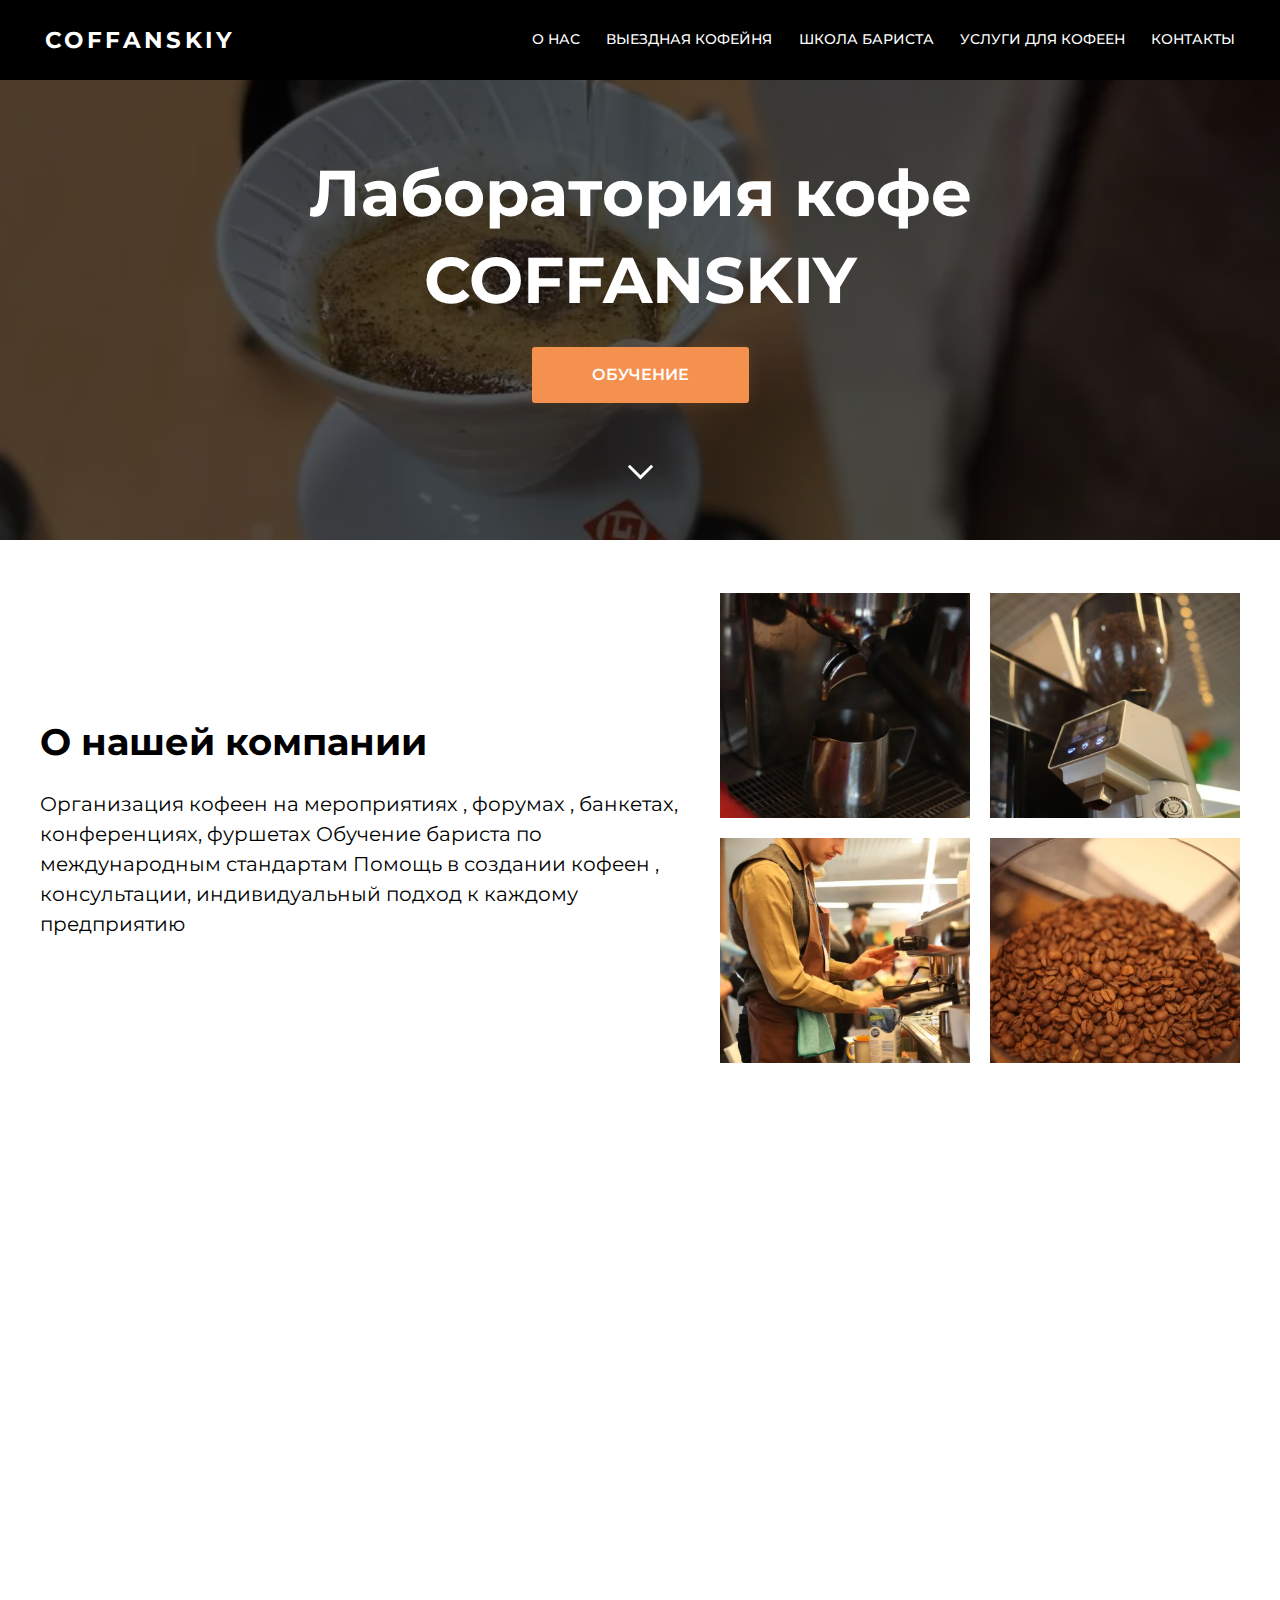
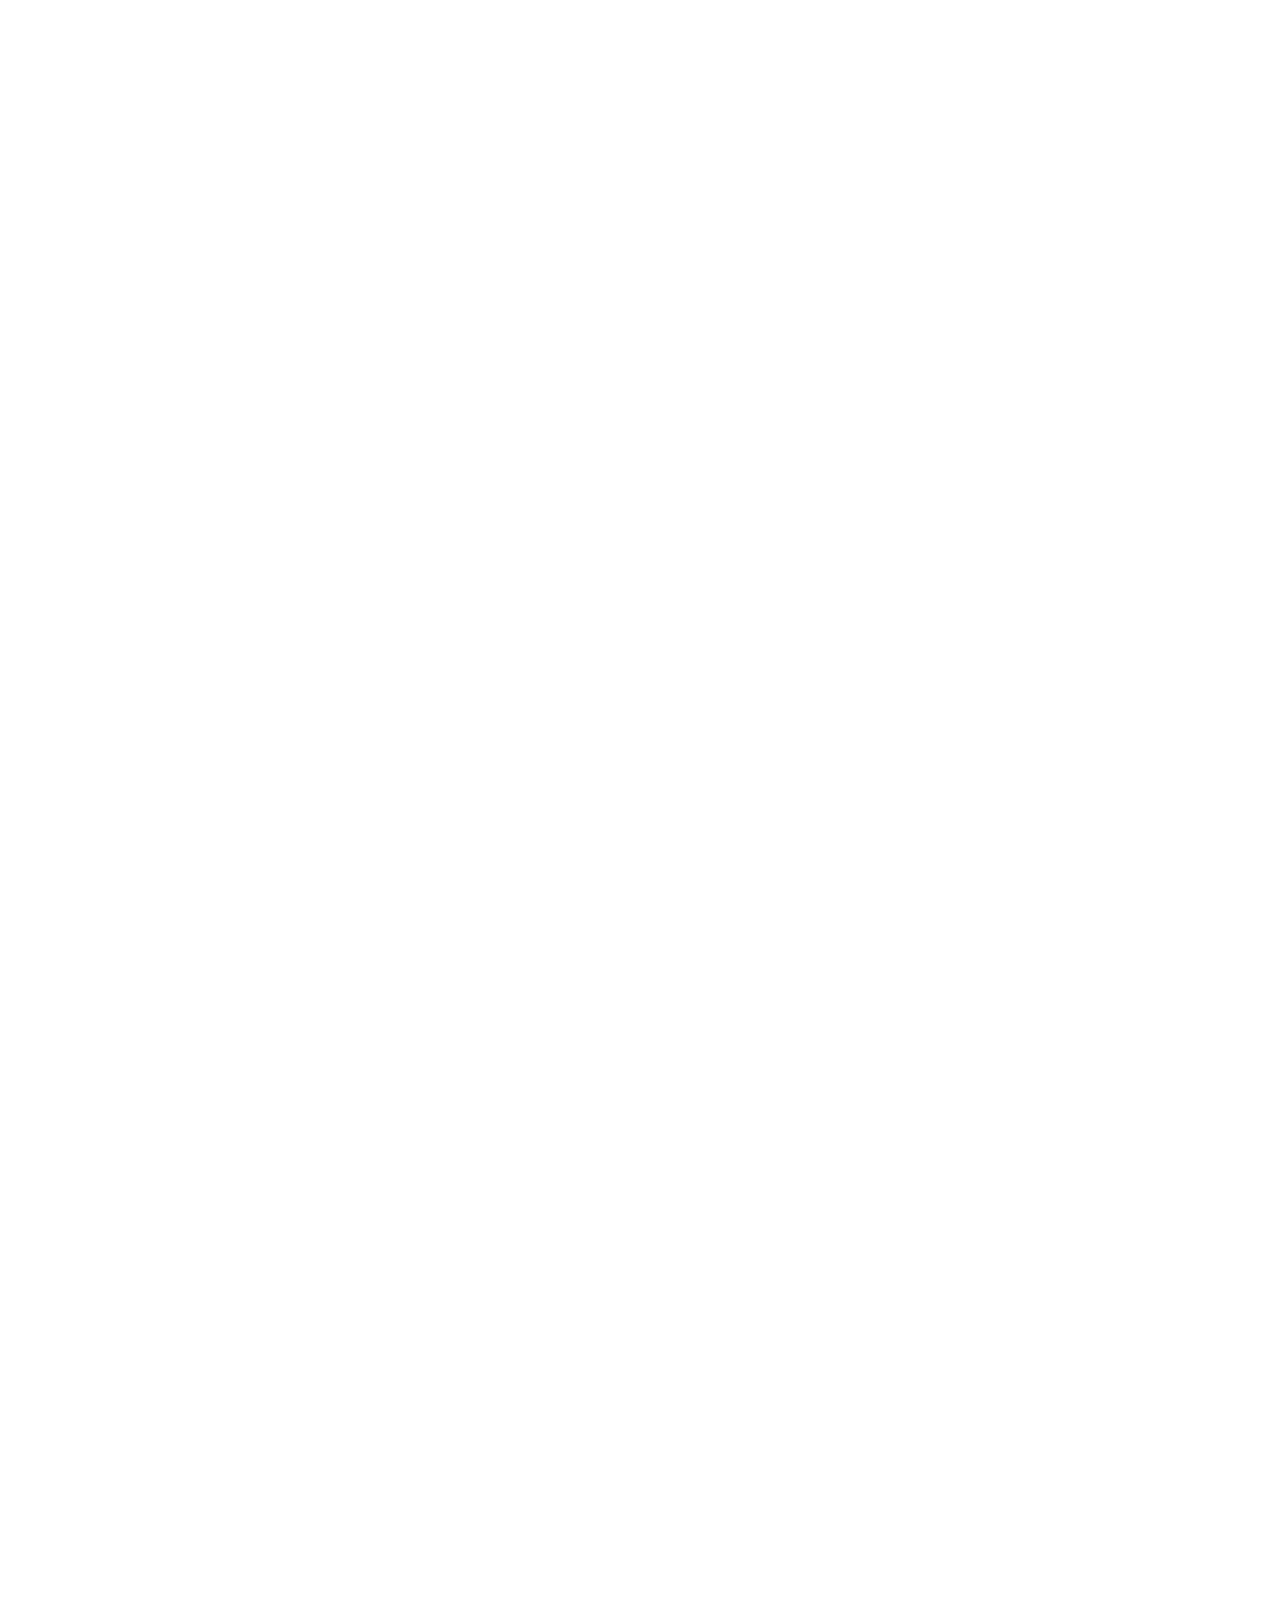
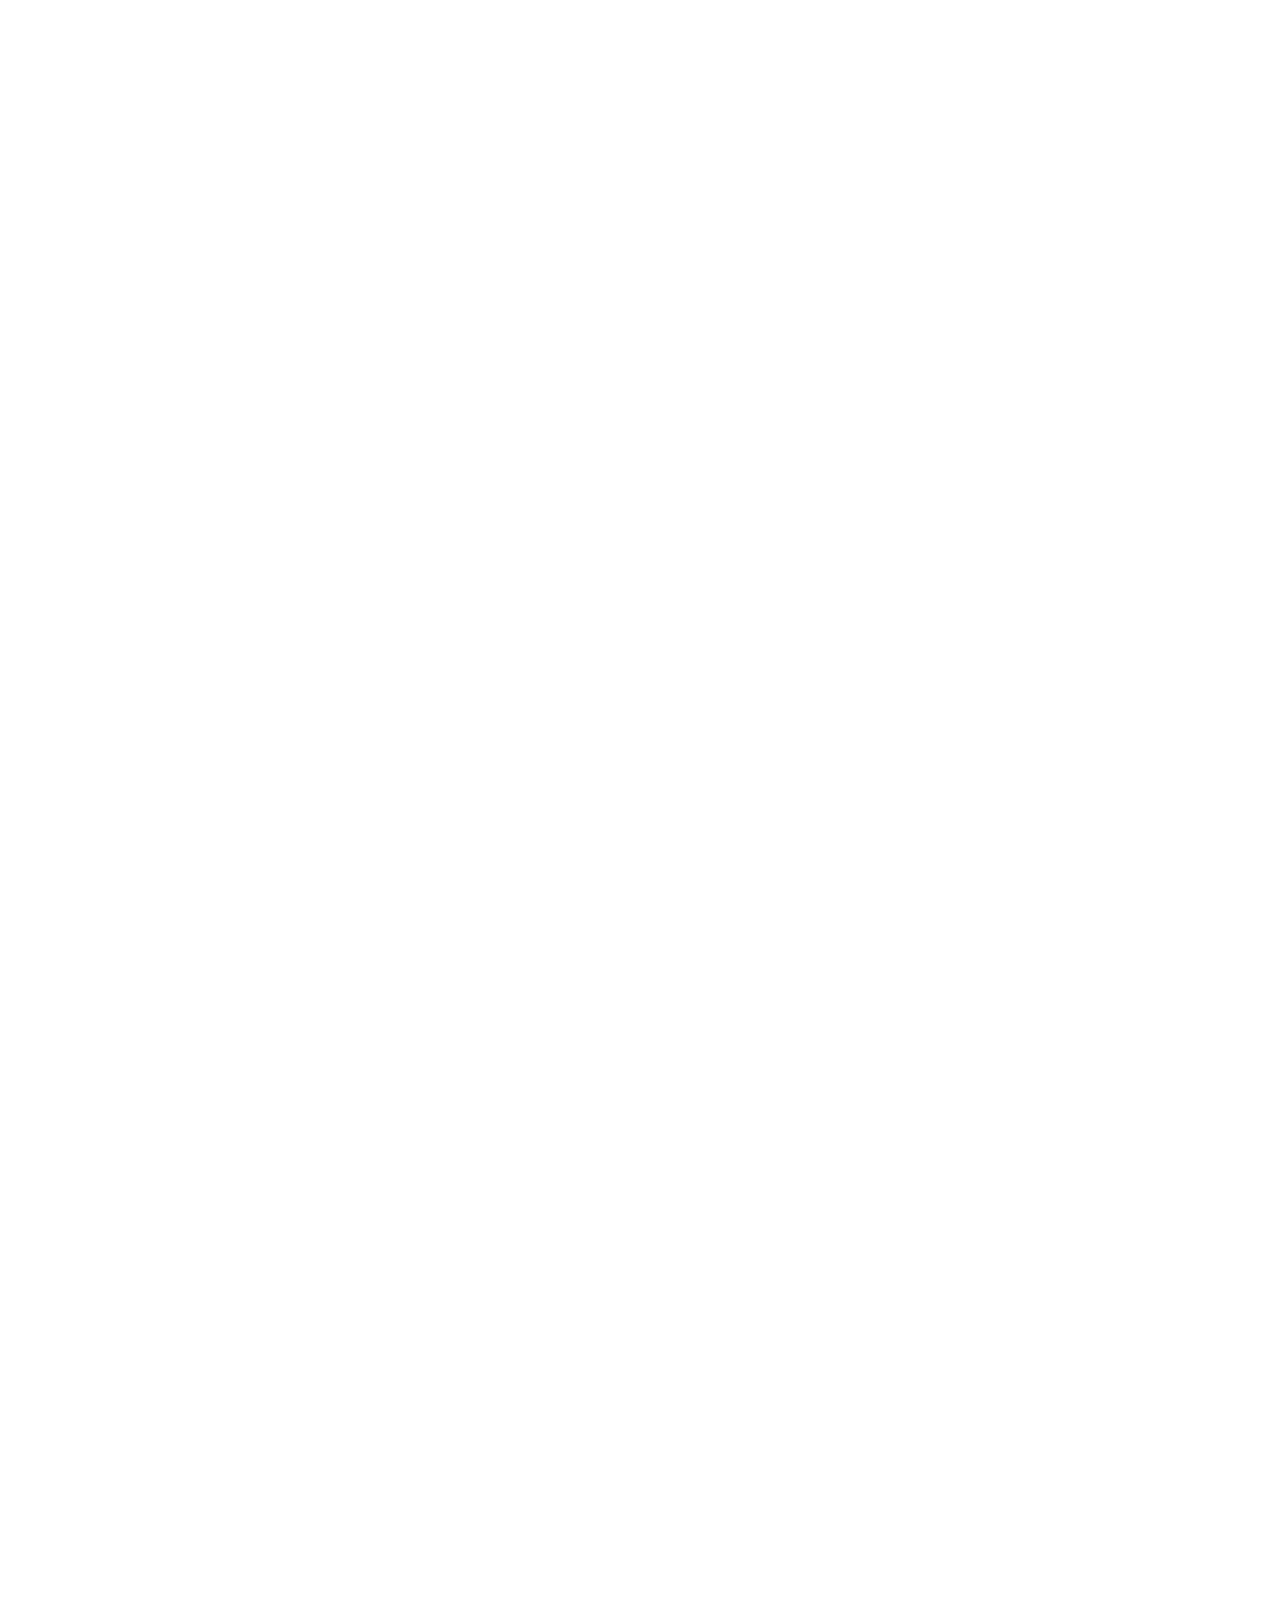
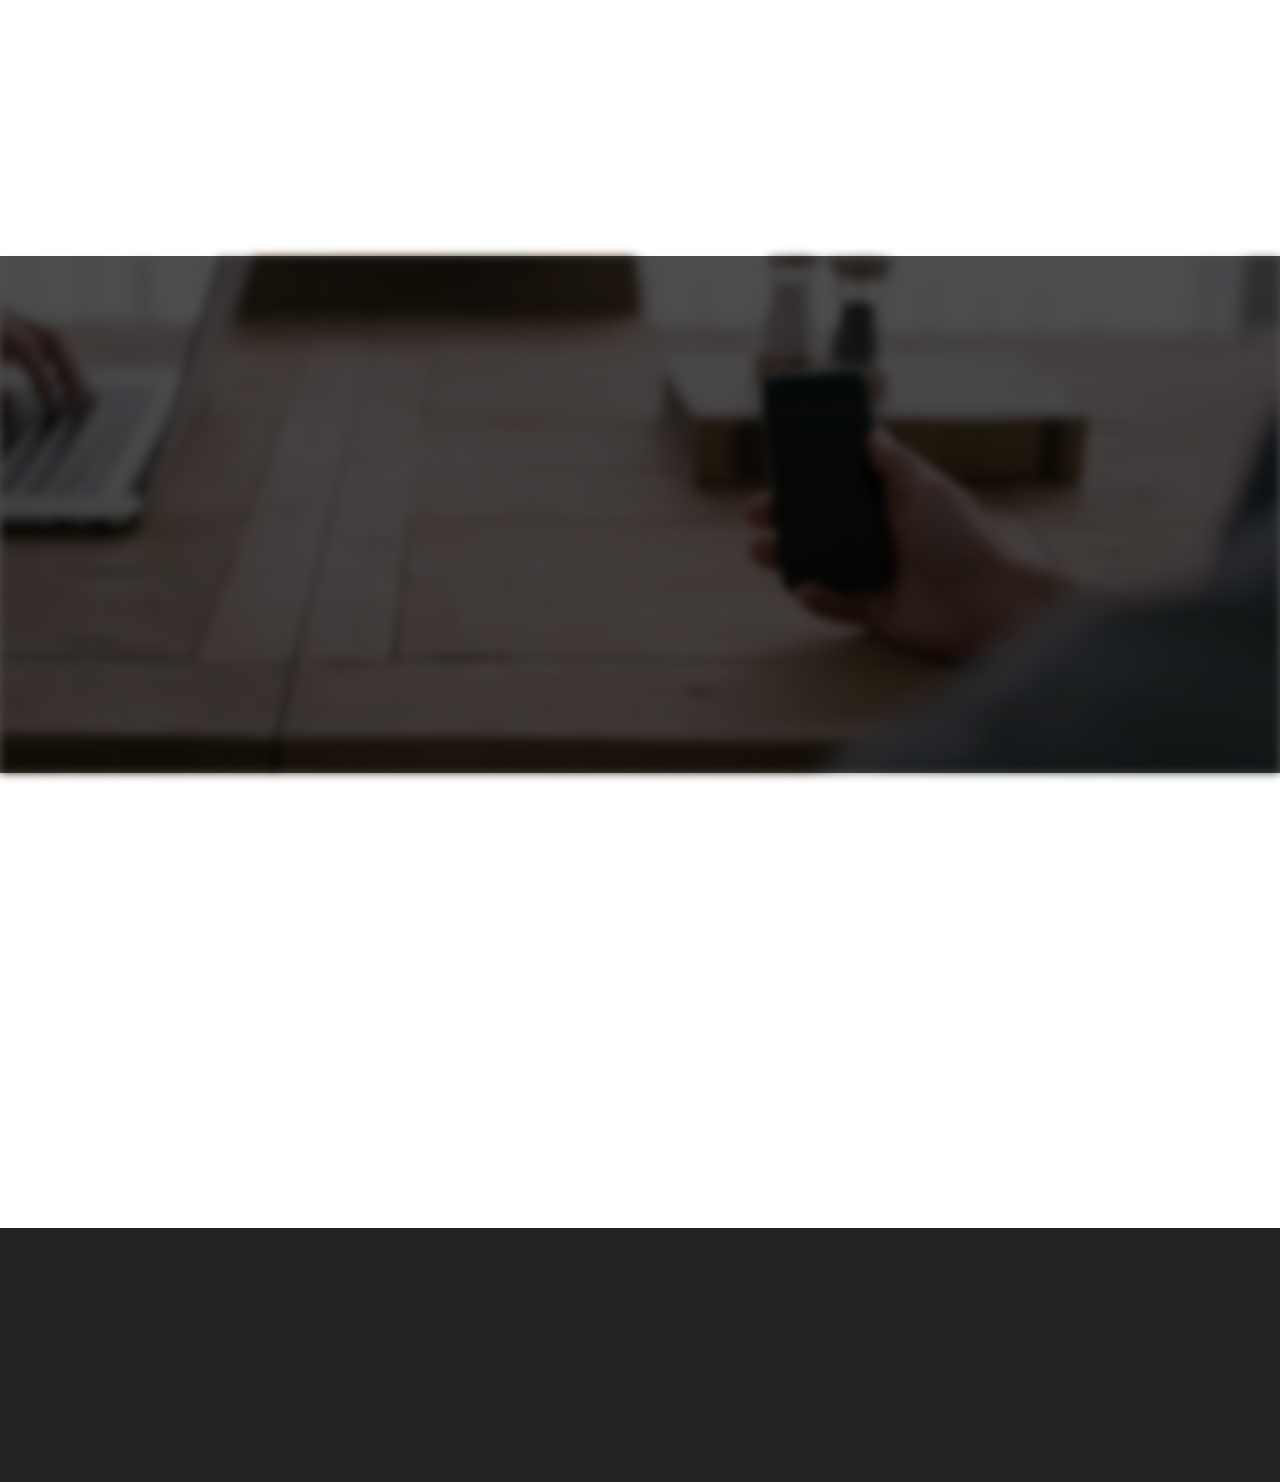
==== index.html @ b18308c7 "ready" ====
<!DOCTYPE html>
<html lang="ru">
<head>
    <meta charset="UTF-8">
    <meta http-equiv="X-UA-Compatible" content="IE=edge">
    <meta name="viewport" content="width=device-width, initial-scale=1.0">
    <title>Coffanskiy</title>
    <link rel="stylesheet" href="css/style.min.css?_v=20230130223600">
    <link rel="preconnect" href="https://fonts.googleapis.com">
    <link rel="preconnect" href="https://fonts.gstatic.com" crossorigin>
    <link href="https://fonts.googleapis.com/css2?family=Montserrat:wght@400;500;700&display=swap&_v=20230130223600" rel="stylesheet">
</head>

<body>
    <div class="wrapper">
        <header class="header">
    <div class='header__container'>
        <a href="index.html" class="header__logo logo">COFFANSKIY</a>
        <div class='header__menu menu'>
            <div class='menu__icon'>
                <span></span>
            </div>
            <nav class='menu__body'>
                <ul class='menu__list'>
                    <li><a data-goto="#about" href='' class='menu__link'>о нас</a></li>
                    <li><a data-goto="#mobile-coffee" href='' class='menu__link'>ВЫЕЗДНАЯ КОФЕЙНЯ</a></li>
                    <li><a data-goto="#barista-school" href='' class='menu__link'>ШКОЛА БАРИСТА</a></li>
                    <li><a data-goto="#services-for-coffee" href='' class='menu__link'>УСЛУГИ ДЛЯ КОФЕЕН</a></li>
                    <li><a data-goto="#contacts" href='' class='menu__link'>КОНТАКТЫ</a></li>
                </ul>
            </nav>
        </div>
    </div>
</header>
        <div class="page">
            <section class="welcome anim-item">
                <div class="welcome__background">
                    <picture>
                        <source srcset='img/welcome/background.webp' type='image/webp'>
                        <img src='img/welcome/background.jpg' alt='background'>
                    </picture>
                </div>
                <div class="welcome__body">
                    <h1 class="welcome__title">Лаборатория кофе COFFANSKIY</h1>
                    <a data-goto="#barista-school" href="" class="welcome__button button">Обучение</a>
                    <div class="welcome__scroll-bottom">
                        <div class="welcome__arrow"><img src='img/icons/sprite.svg#arrow' alt='arrow'></div>
                    </div>
                </div>
            </section>
            <section class="about" id="about">
                <div class='about__container'>
                    <div class="about__text-block">
                        <h2 class="about__title title anim-item">О нашей компании</h2>
                        <div class="about__text text anim-item">
                            Организация кофеен на мероприятиях , форумах , банкетах, конференциях, фуршетах
                            Обучение бариста по международным стандартам
                            Помощь в создании кофеен , консультации, индивидуальный подход к каждому предприятию
                        </div>
                    </div>
                    <div class="about__images anim-item">
                        <a href="img/about/01.webp" class="about__item" data-fslightbox='gallery'>
                            <div class="about__image">
                                <picture>
                                    <source srcset='img/about/01.webp' type='image/webp'>
                                    <img src='img/about/01.jpg' alt='image'>
                                </picture>
                            </div>
                        </a>
                        <a href="img/about/02.webp" class="about__item" data-fslightbox='gallery'>
                            <div class="about__image">
                                <picture>
                                    <source srcset='img/about/02.webp' type='image/webp'>
                                    <img src='img/about/02.jpg' alt='image'>
                                </picture>
                            </div>
                        </a>
                        <a href="img/about/03.webp" class="about__item" data-fslightbox='gallery'>
                            <div class="about__image">
                                <picture>
                                    <source srcset='img/about/03.webp' type='image/webp'>
                                    <img src='img/about/03.jpg' alt='image'>
                                </picture>
                            </div>
                        </a>
                        <a href="img/about/04.webp" class="about__item" data-fslightbox='gallery'>
                            <div class="about__image">
                                <picture>
                                    <source srcset='img/about/04.webp' type='image/webp'>
                                    <img src='img/about/04.jpg' alt='image'>
                                </picture>
                            </div>
                        </a>
                    </div>
                </div>
            </section>
            <section class="team">
                <div class='team__container'>
                    <h3 class="team__title title anim-item">Познакомьтесь с нашей командой</h3>
                    <div class="team__row">
                        <div class="team__item anim-item">
                            <a href="img/team/01.webp" class="team__image" data-fslightbox='team'>
                                <picture>
                                    <source srcset='img/team/01.webp' type='image/webp'>
                                    <img src='img/team/01.jpg' alt='teamait'>
                                </picture>
                            </a>
                            <h5 class="team__name">Алексей Прокопенков </h5>
                            <div class="team__status">Шеф-бариста, главный тренер и основатель лаборатории </div>
                        </div>
                    </div>
                </div>
            </section>
            <section class="columns-block" id="mobile-coffee">
                <div class='columns-block__container'>
                    <h3 class="columns-block__main-title title anim-item">Выездная кофейня</h3>
                    <div class="columns-block__row">
                        <div class="columns-block__item">
                            <div class="columns-block__image anim-item">
                                <picture>
                                    <source srcset='img/ВыезднаяКофейня/01.webp' type='image/webp'>
                                    <img src='img/ВыезднаяКофейня/01.jpg' alt='Выездная кофейня'>
                                </picture>
                            </div>
                            <h5 class="columns-block__title anim-item">Выездная кофейня до 150 человек</h5>
                            <div class="columns-block__price anim-item">23 000₽</div>
                            <div class="columns-block__text-block text-block-columns-block anim-item">
                                <div class="text-block-columns-block__title">Выездная кофейня на мероприятии
                                    численностью до
                                    150 гостей</div>
                                <div class="text-block-columns-block__label">В стоимость включено:</div>
                                <ul class="text-block-columns-block__list">
                                    <li>Работа одного бариста</li>
                                    <li>Классическое меню (обем до 250мл)☕</li>
                                    <li>Эспрессо</li>
                                    <li>Американо</li>
                                    <li>Капучино</li>
                                    <li>Латтэ</li>
                                    <li>Флэт-уайт</li>
                                    <li>Какао</li>
                                    <li>3 сиропа на выбор</li>
                                </ul>

                                <div class="text-block-columns-block__text">
                                    <p>
                                        Заказывать не позднее чем за 2 суток до мероприятия (предоплата 50% остальное по
                                        факту
                                        выезда до начала мероприятия)
                                    </p>
                                    <p>
                                        Обязательное условие: наличие розетки 220вольт не менее чем в 1.5м от места где
                                        будет
                                        находится кофейня
                                    </p>
                                </div>
                                <div class="text-block-columns-block__label">Как заказать:</div>
                                <div class="text-block-columns-block__text">
                                    На подготовку достаточно 1-2 дней: если планируете мероприятие например в среду —
                                    предупредите нас в понедельник до конца рабочего дня
                                </div>
                            </div>
                            <a data-goto="#contacts" href=""
                                class="columns-block__button button anim-item">Подробнее</a>
                        </div>
                        <div class="columns-block__item">
                            <div class="columns-block__image anim-item">
                                <picture>
                                    <source srcset='img/ВыезднаяКофейня/01.webp' type='image/webp'>
                                    <img src='img/ВыезднаяКофейня/01.jpg' alt='Выездная кофейня'>
                                </picture>
                            </div>
                            <h5 class="columns-block__title anim-item">Выездная кофейня до 400 человек</h5>
                            <div class="columns-block__price anim-item">38 000₽</div>
                            <div class="columns-block__text-block text-block-columns-block anim-item">
                                <div class="text-block-columns-block__title">Выездная кофейня на мероприятии
                                    численностью до
                                    150 гостей</div>
                                <div class="text-block-columns-block__label">В стоимость включено:</div>
                                <ul class="text-block-columns-block__list">
                                    <li>Работа одного бариста</li>
                                    <li>Классическое меню (обем до 250мл)☕</li>
                                    <li>Эспрессо</li>
                                    <li>Американо</li>
                                    <li>Капучино</li>
                                    <li>Латтэ</li>
                                    <li>Флэт-уайт</li>
                                    <li>Какао</li>
                                    <li>3 сиропа на выбор</li>
                                </ul>

                                <div class="text-block-columns-block__text">
                                    <p>
                                        Заказывать не позднее чем за 2 суток до мероприятия (предоплата 50% остальное по
                                        факту
                                        выезда до начала мероприятия)
                                    </p>
                                    <p>
                                        Обязательное условие: наличие розетки 220вольт не менее чем в 1.5м от места где
                                        будет
                                        находится кофейня
                                    </p>
                                </div>
                            </div>
                            <a data-goto="#contacts" href=""
                                class="columns-block__button button anim-item">Подробнее</a>
                        </div>
                    </div>
                </div>
            </section>
            <section class="columns-block" id="barista-school">
                <div class='columns-block__container'>
                    <h3 class="columns-block__main-title title anim-item">Школа бариста</h3>
                    <div class="columns-block__row">
                        <div class="columns-block__item">
                            <div class="columns-block__image anim-item">
                                <picture>
                                    <source srcset='img/ШколаБариста/01.webp' type='image/webp'>
                                    <img src='img/ШколаБариста/01.jpg' alt='Школа бариста'>
                                </picture>
                            </div>
                            <h5 class="columns-block__title anim-item">Курс бариста БАЗОВЫЙ</h5>
                            <div class="columns-block__price anim-item">9000₽</div>
                            <div class="columns-block__text-block text-block-columns-block anim-item">
                                <div class="text-block-columns-block__text">
                                    <p>
                                        Он предназначен для овладения с основными навыками бариста для тех, кто пока не
                                        имеет опыта работы с кофе.
                                    </p>
                                    <p>
                                        Продолжительность курса 12часов (8 занятий по 1,5 часа )
                                    </p>
                                </div>
                                <div class="text-block-columns-block__label">Задачи курса:</div>
                                <ul class="text-block-columns-block__list">
                                    <li>Познакомиться с профессиональных кофейным оборудованием</li>
                                    <li>Научиться настраивать оборудование для</li>
                                    <li>достижения оптимального профиля вкуса</li>
                                    <li>Овладеть основами последовательного</li>
                                    <li>приготовления эспрессо</li>
                                    <li>Овладеть техникой взбивания молока и приготовления молочных напитков на основе
                                        эспрессо.</li>
                                    <li>Научиться правильно организовать работу в эспрессо-баре.</li>
                                </ul>
                                <div class="text-block-columns-block__label">
                                    Программа курса:
                                </div>
                                <ul class="text-block-columns-block__list">
                                    <li>Виды кофе. Произрастание/сбор/обработка/обжарка кофейного зерна.</li>
                                    <li>Кофейное оборудование и принципы работы с ним.
                                        Настройка помола.</li>
                                    <li>Распределение и темперовка молотого кофе.</li>
                                    <li>Приготовление эспрессо.</li>
                                    <li>Управление рабочим пространством. Ротация в баре (сырье, посуда)</li>
                                    <li>Работа с молоком. Стандарты взбивания молока для капучино и латте.</li>
                                    <li>Дегустация элементов напитка.</li>
                                    <li>Чистка кофейного оборудования, техническое обслуживание и устранение
                                        неисправностей.</li>
                                </ul>
                            </div>
                            <a data-goto="#form" href="" class="columns-block__button button anim-item">Записаться на
                                курс</a>
                        </div>
                        <div class="columns-block__item">
                            <div class="columns-block__image anim-item">
                                <picture>
                                    <source srcset='img/ШколаБариста/02.webp' type='image/webp'>
                                    <img src='img/ШколаБариста/02.jpg' alt='Школа бариста'>
                                </picture>
                            </div>
                            <h5 class="columns-block__title anim-item">Курс бариста ПРОДВИНУТЫЙ</h5>
                            <div class="columns-block__price anim-item">16 000₽</div>
                            <div class="columns-block__text-block text-block-columns-block anim-item">
                                <div class="text-block-columns-block__text">
                                    <p>
                                        Продвинутый уровень подходит для тех, кто уже работает в кофейной индустрии и
                                        твердо владеет базовыми навыками. Для этого уровня рекомендуется опыт работы с
                                        профессиональным кофейным оборудованием «в полевых условиях».
                                    </p>
                                </div>
                                <div class="text-block-columns-block__label">Задачи Продвинутого курса:</div>
                                <ul class="text-block-columns-block__list">
                                    <li>Осознанно управлять множеством переменных, влияющих на экстракцию эспрессо</li>
                                    <li>Повысить качество распределения и трамбовки молотого кофе</li>
                                    <li>Усовершенствовать сенсорные навыки в оценке эспрессо
                                    </li>
                                    <li>Улучшить техники взбивания молока и латте-арта
                                    </li>
                                    <li>Научиться правильно выстраивать рабочие процессы в эспрессо-баре, организовывать
                                        работу сотрудников и управлять финансами.
                                    </li>
                                </ul>
                                <div class="text-block-columns-block__label">
                                    Программа курса:
                                </div>
                                <ul class="text-block-columns-block__list">
                                    <li>Происхождение кофе, его ботанические разновидности, умение определять кофе на
                                        основе происхождения и метода обработки.
                                    </li>
                                    <li>Принципы правильной организации и эргономики работы в кофейне с акцентом на
                                        оптимизацию, производительность, качество и скорость работы бариста.
                                    </li>
                                    <li>Улучшение техники распределения и трамбовки молотого кофе с использованием
                                        различных аксессуаров, которые помогают контролировать качество и стабильность
                                        приготовления эспрессо
                                    </li>
                                    <li>Сенсорные аспекты эспрессо: способность определять качество каждого сенсорного
                                        атрибута эспрессо
                                    </li>
                                    <li>Молоко: состав, текстура, современные техники взбивания коровьего и
                                        растительного молока, контроль качества
                                    </li>
                                    <li>Практика и совершенствование базовых элементов латте-арта: сердце, розетта и /
                                        или тюльпан
                                    </li>
                                </ul>
                            </div>
                            <a data-goto="#form" href="" class="columns-block__button button anim-item">Записаться на
                                курс</a>
                        </div>
                        <div class="columns-block__item">
                            <div class="columns-block__image anim-item">
                                <picture>
                                    <source srcset='img/ШколаБариста/03.webp' type='image/webp'>
                                    <img src='img/ШколаБариста/03.jpg' alt='Школа бариста'>
                                </picture>
                            </div>
                            <h5 class="columns-block__title anim-item">Альтернативные методы заваривания</h5>
                            <div class="columns-block__price anim-item">5000₽</div>
                            <div class="columns-block__text-block text-block-columns-block anim-item">
                                <div class="text-block-columns-block__text">
                                    <p>
                                        Программа разработана для желающих освоить способы приготовления кофе различными
                                        альтернативными методами.*
                                        *Альтернативными, то есть без использования эспрессо-машины.</p>
                                    <p>
                                        Программа включает в себя 8 часов интенсивных занятий в полностью оборудованном
                                        тренинг-центре. По окончании занятий Вы освоите навыки заваривания большинства
                                        современных альтернативных методов: от уже ставших классическими (пуровер ,
                                        кемекс, френч пресс, аэропресс) Также вы познакомитесь с историей создания
                                        различных девайсов для заваривания кофе и принципами их работы.
                                    </p>
                                </div>
                                <div class="text-block-columns-block__label">Задачи Продвинутого курса:</div>
                                <ul class="text-block-columns-block__list">
                                    <li>Осознанно управлять множеством переменных, влияющих на экстракцию эспрессо</li>
                                    <li>Повысить качество распределения и трамбовки молотого кофе</li>
                                    <li>Усовершенствовать сенсорные навыки в оценке эспрессо
                                    </li>
                                    <li>Улучшить техники взбивания молока и латте-арта
                                    </li>
                                    <li>Научиться правильно выстраивать рабочие процессы в эспрессо-баре, организовывать
                                        работу сотрудников и управлять финансами.
                                    </li>
                                </ul>
                                <div class="text-block-columns-block__label">
                                    Основные темы:
                                </div>
                                <ul class="text-block-columns-block__list">
                                    <li>Описание основных подходов в фильтровом методе.
                                    </li>
                                    <li>Чем отличаются альтернативные методы заваривания кофе?
                                    </li>
                                    <li>Сэнсорный анализ фильтр кофе. Физиология вкуса.
                                    </li>
                                    <li>Что влияет на вкус в кофе
                                    </li>
                                    <li>Экстрактивность и TDS. Работа с рефрактометром.
                                    </li>
                                    <li>Подбор рецепта, расчет коэффициента заваривания.
                                    </li>
                                    <li>Влияние температуры на изменение рецепта.
                                    </li>
                                    <li>Работа с методами pour over.
                                    </li>
                                    <li>Работа с иммерсионными методами.
                                    </li>
                                    <li>Сравнительный анализ различных методов,
                                    </li>
                                    <li>Влияние воды на итоговый вкус напитка.
                                    </li>
                                </ul>
                            </div>
                            <a data-goto="#form" href="" class="columns-block__button button anim-item">Записаться на
                                курс</a>
                        </div>
                    </div>
                </div>
            </section>
            <section class="columns-block" id="services-for-coffee">
                <div class='columns-block__container'>
                    <h3 class="columns-block__main-title title anim-item">Услуги для кофеен</h3>
                    <div class="columns-block__row">
                        <div class="columns-block__item">
                            <div class="columns-block__image anim-item">
                                <picture>
                                    <source srcset='img/УслугиДляКофеен/01.webp' type='image/webp'>
                                    <img src='img/УслугиДляКофеен/01.jpg' alt='Услуги для кофеен'>
                                </picture>
                            </div>
                            <h5 class="columns-block__title anim-item">Подбор поставщиков и оборудования</h5>
                            <div class="columns-block__price anim-item">От 7000₽</div>
                            <div class="columns-block__text-block text-block-columns-block anim-item">
                                <div class="text-block-columns-block__text">
                                    <p>
                                        Поможем подобрать поставщиков оборудования (кофемашины, кофемолки, фильтровая
                                        система, бойлеры, фильтр-аппараты), сырья (молоко, кофе, сиропы), а также посуды
                                        (одноразовой и керамики) и прочего инвентаря.
                                    </p>
                                    <p>
                                        Расскажем о технических особенностях кофейного оборудования на современном
                                        рынке, подборем подходящее оборудование под концепцию и бюджет данного
                                        предприятия, составим перечень производителей и поставщиков сырья подходящих для
                                        вашего предприятия
                                    </p>
                                </div>
                            </div>
                            <a data-goto="#form" href="" class="columns-block__button button anim-item">Подробнее</a>
                        </div>
                        <div class="columns-block__item">
                            <div class="columns-block__image anim-item">
                                <picture>
                                    <source srcset='img/УслугиДляКофеен/02.webp' type='image/webp'>
                                    <img src='img/УслугиДляКофеен/02.jpg' alt='Услуги для кофеен'>
                                </picture>
                            </div>
                            <h5 class="columns-block__title anim-item">Оптимизация работы кофейни
                            </h5>
                            <div class="columns-block__price anim-item">От 10 000₽
                            </div>
                            <div class="columns-block__text-block text-block-columns-block anim-item">
                                <ul class="text-block-columns-block__list">
                                    <li>Оценка качества работы бариста
                                    </li>
                                    <li>Оптимизация рабочих процессов
                                    </li>
                                    <li>Исправление ошибок
                                    </li>
                                    <li>Консультирование
                                    </li>
                                    <li>Запуск кофейни
                                    </li>
                                </ul>
                            </div>
                            <a data-goto=".form" href="" class="columns-block__button button anim-item">Подробнее</a>
                        </div>
                        <div class="columns-block__item">
                            <div class="columns-block__image anim-item">
                                <picture>
                                    <source srcset='img/УслугиДляКофеен/03.webp' type='image/webp'>
                                    <img src='img/УслугиДляКофеен/03.jpg' alt='Услуги для кофеен'>
                                </picture>
                            </div>
                            <h5 class="columns-block__title anim-item">Проектирование бара
                                по запросу</h5>
                            <div class="columns-block__text-block text-block-columns-block anim-item">
                                <ul class="text-block-columns-block__list">
                                    <li>Разработка и проектирование зоны бара
                                    </li>
                                    <li>грамотная расстановка оборудования и аксессуаров исходя из задач и дизайна
                                        кофейни.
                                    </li>
                                </ul>
                            </div>
                            <a data-goto="#form" href="" class="columns-block__button button anim-item">Подробнее</a>
                        </div>
                    </div>
                </div>
            </section>
            <section class="form anim-item" id="form">
                <div class="form__image">
                    <picture>
                        <source srcset='img/form/background.webp' type='image/webp'>
                        <img src='img/form/background.png' alt='background'>
                    </picture>
                </div>
                <div class='form__container'>
                    <h3 class="form__title title anim-item">Заполните форму и мы с вами звяжемся</h3>
                    <form action="#" class="form__body anim-item" name="submit" onsubmit="return false;">
                        <!--! для отмены обновления при отправке -->
                        <div class="form__item">
                            <input class="form__input" name="name" placeholder="Имя" type="text">
                        </div>
                        <div class="form__item"><input class="form__input" name="last-name" placeholder="Фамилия"
                                type="text">
                        </div>
                        <div class="form__item"><input class="form__input email req" name="email" placeholder="E-mail"
                                type="email">
                        </div>
                        <div class="form__item"><input class="form__input req" name="tel" placeholder="Телефон"
                                type="tel">
                        </div>
                        <div class="form__massage">
                            <div class="form__true">Ваше письмо успешно отправлено!</div>
                            <div class="form__false">Укажите почту и/или номер телефона</div>
                        </div>
                        <div class="form__item"><button class="form__button button" type="submit" name="submit"
                                onclick="drawShelves(); return false;">Отправить</button>
                        </div>
                    </form>
                </div>
            </section>
            <div class="contacts anim-item" id="contacts">
                <div class='contacts__container'>
                    <div class="contacts__title">
                        НАШИ КОНТАКТЫ
                    </div>
                    <div class="contacts__items">
                        <div class="contacts__item"><a href="tel:+79126599698">+7 (912) 659 96 98</a></div>
                        <div class="contacts__item"><a href="mailto:coffanskiy@gmail.com">coffanskiy@gmail.com</a></div>
                        <div class="contacts__item">Адрес г. Екатеринбург</div>
                    </div>
                    <div class="contacts__label">Мы в социальных сетях:</div>
                    <ul class="contacts__social-list">
                        <li class="contacts__social-item"><a href="https://vk.com/coffanskiy" target="_blank"><img
                                    src='img/icons/sprite.svg#vk' alt='vk'></a></li>
                        <li class="contacts__social-item"><a href="https://t.me/coffanskiy" target="_blank"><img src='img/icons/sprite.svg#telegram' alt='telegram'></a></li>
                    </ul>
                </div>
            </div>
        </div>
        <footer class="footer anim-item">
    <div class='footer__container container'>
        <nav class="footer__menu menu-footer">
            <ul class="menu-footer__list">
                <li><a data-goto="#about" href='' class='menu-footer__link'>о нас</a></li>
                <li><a data-goto="#mobile-coffee" href='' class='menu-footer__link'>ВЫЕЗДНАЯ КОФЕЙНЯ</a></li>
                <li><a data-goto="#barista-school" href='' class='menu-footer__link'>ШКОЛА БАРИСТА</a></li>
                <li><a data-goto="#services-for-coffee" href='' class='menu-footer__link'>УСЛУГИ ДЛЯ КОФЕЕН</a></li>
                <li><a data-goto="#contacts" href='' class='menu-footer__link'>КОНТАКТЫ</a></li>
            </ul>
        </nav>
        <a href="index.html" class="footer__logo logo">COFFANSKIY</a>
        <div class="footer__info info-footer">
            <div class="info-footer__item">Лаборатория кофе COFFANSKIY 2022</div>
            <div class="info-footer__item">Г.Екатеринбург</div>
            <div class="info-footer__item"><a href="mailto:coffanskiy@gmail.com">coffanskiy@gmail.com</a></div>
        </div>
    </div>
</footer>
    </div>
    <script src="js/app.min.js?_v=20230130223600"></script>
</body>
</html>
---- css/style.min.css ----
@charset "UTF-8";[class*=__container]{max-width:1220px;margin:0 auto;padding:0 10px}*{padding:0;margin:0;border:0}*,:after,:before{-webkit-box-sizing:border-box;box-sizing:border-box}:active,:focus{outline:0}a:active,a:focus{outline:0}aside,footer,header,nav{display:block}body,html{height:100%;width:100%;font-size:100%;line-height:1;-ms-text-size-adjust:100%;-moz-text-size-adjust:100%;-webkit-text-size-adjust:100%}button,input,textarea{font-family:inherit}input::-ms-clear{display:none}button{cursor:pointer}button::-moz-focus-inner{padding:0;border:0}a,a:visited{text-decoration:none}a:hover{text-decoration:none}ul{list-style-type:none}ul li{list-style:none}img{vertical-align:top}h1,h2,h3,h4,h5,h6{font-size:inherit;font-weight:inherit}body{font-size:1rem;font-family:Montserrat,sans-serif}body.lock{overflow:hidden}.wrapper{min-height:100%;width:100%;overflow:hidden;display:-webkit-box;display:-ms-flexbox;display:flex;-webkit-box-orient:vertical;-webkit-box-direction:normal;-ms-flex-direction:column;flex-direction:column}.page{-webkit-box-flex:1;-ms-flex:1 1 auto;flex:1 1 auto}.title{font-weight:700;text-align:center;font-size:2.625rem;opacity:0;line-height:140%;-webkit-transform:translateX(-100%);-ms-transform:translateX(-100%);transform:translateX(-100%)}.title.active{-webkit-transform:translateY(0);-ms-transform:translateY(0);transform:translateY(0);opacity:1;-webkit-transition:all .6s ease-in-out 0s;-o-transition:all .6s ease-in-out 0s;transition:all .6s ease-in-out 0s}.text{opacity:0;-webkit-transform:translateX(-100%);-ms-transform:translateX(-100%);transform:translateX(-100%);line-height:150%}.text.active{-webkit-transform:translateY(0);-ms-transform:translateY(0);transform:translateY(0);opacity:1;-webkit-transition:all .6s ease-in-out .3s;-o-transition:all .6s ease-in-out .3s;transition:all .6s ease-in-out .3s}.text p:not(:last-child){margin-bottom:1.25em}.button{color:inherit;padding:12px 30px;text-align:center;background-color:#f5914f;-webkit-box-shadow:0 0 15px 0 rgba(146,87,47,.2941176471);box-shadow:0 0 15px 0 rgba(146,87,47,.2941176471);border-radius:3px;font-weight:600;display:block;font-size:.875rem}.header{color:#fff;background:#000;position:fixed;width:100%;top:0;left:0;z-index:50;-webkit-animation:header .6s ease-in-out;animation:header .6s ease-in-out}.header__container{min-height:60px;display:-webkit-box;display:-ms-flexbox;display:flex;-webkit-box-align:center;-ms-flex-align:center;align-items:center;-webkit-box-pack:justify;-ms-flex-pack:justify;justify-content:space-between;-webkit-column-gap:20px;-moz-column-gap:20px;column-gap:20px;padding:10px 15px}.logo{color:inherit;font-size:1.5rem;font-weight:700;text-transform:uppercase;position:relative;z-index:10;letter-spacing:.15em}.menu__icon{display:block;width:30px;height:18px;position:relative;z-index:5;-webkit-transition:all .3s ease 0s;-o-transition:all .3s ease 0s;transition:all .3s ease 0s;cursor:pointer}.menu__icon::after,.menu__icon::before,.menu__icon>span::after{content:"";position:absolute;width:100%;height:1.5px;background:#fff;right:0;-webkit-transition:all .5s ease 0s;-o-transition:all .5s ease 0s;transition:all .5s ease 0s}.menu__icon::after{top:0}.menu__icon::before{top:50%;-webkit-transform:translate(0,-50%);-ms-transform:translate(0,-50%);transform:translate(0,-50%)}.menu__icon>span::after{bottom:0}.menu__icon.active>span::after{-webkit-transform:scale(0);-ms-transform:scale(0);transform:scale(0)}.menu__icon.active::before{top:50%;-webkit-transform:translate(0,-50%) rotate(45deg);-ms-transform:translate(0,-50%) rotate(45deg);transform:translate(0,-50%) rotate(45deg)}.menu__icon.active::after{-webkit-transform:rotate(-45deg) translate(0,-50%);-ms-transform:rotate(-45deg) translate(0,-50%);transform:rotate(-45deg) translate(0,-50%);top:50%}.menu__list li{text-transform:uppercase;font-weight:500}.menu__link{color:inherit;font-size:.875rem;line-height:140%}@-webkit-keyframes header{0%{-webkit-transform:translateY(-100%);transform:translateY(-100%);opacity:0}100%{-webkit-transform:translateY(0);transform:translateY(0);opacity:1}}@keyframes header{0%{-webkit-transform:translateY(-100%);transform:translateY(-100%);opacity:0}100%{-webkit-transform:translateY(0);transform:translateY(0);opacity:1}}.welcome{background-color:rgba(0,0,0,.664);position:relative;padding-top:80px}.welcome.active .welcome__background img{-webkit-filter:blur(0);filter:blur(0);-webkit-transition:-webkit-filter .3s ease 0s;transition:-webkit-filter .3s ease 0s;-o-transition:filter .3s ease 0s;transition:filter .3s ease 0s;transition:filter .3s ease 0s,-webkit-filter .3s ease 0s}.welcome.active .welcome__title{-webkit-transition:all .6s ease .1s;-o-transition:all .6s ease .1s;transition:all .6s ease .1s;opacity:1;-webkit-transform:scale(1) translateY(0);-ms-transform:scale(1) translateY(0);transform:scale(1) translateY(0)}.welcome.active .welcome__button{-webkit-transition:opacity .6s ease .35s,background-color .3s ease-in-out 0s,-webkit-transform .6s ease .35s;transition:opacity .6s ease .35s,background-color .3s ease-in-out 0s,-webkit-transform .6s ease .35s;-o-transition:transform .6s ease .35s,opacity .6s ease .35s,background-color .3s ease-in-out 0s;transition:transform .6s ease .35s,opacity .6s ease .35s,background-color .3s ease-in-out 0s;transition:transform .6s ease .35s,opacity .6s ease .35s,background-color .3s ease-in-out 0s,-webkit-transform .6s ease .35s;opacity:1;-webkit-transform:scale(1) translateY(0);-ms-transform:scale(1) translateY(0);transform:scale(1) translateY(0)}.welcome.active .welcome__arrow{-webkit-transition:all .6s ease .6s;-o-transition:all .6s ease .6s;transition:all .6s ease .6s;opacity:1;-webkit-transform:scale(1) translateY(0);-ms-transform:scale(1) translateY(0);transform:scale(1) translateY(0);-webkit-animation:arrow 1s ease-in-out infinite alternate;animation:arrow 1s ease-in-out infinite alternate}.welcome__background{position:absolute;bottom:0;left:0;width:100%;height:100%;z-index:-1}.welcome__background img{position:absolute;bottom:0;left:0;width:100%;height:100%;-o-object-fit:cover;object-fit:cover;-webkit-filter:blur(5px);filter:blur(5px)}.welcome__body{color:#fff;max-width:960px;padding:0 15px;padding-top:5rem;padding-bottom:3.75rem;text-align:center;margin:0 auto;display:-webkit-box;display:-ms-flexbox;display:flex;-webkit-box-orient:vertical;-webkit-box-direction:normal;-ms-flex-direction:column;flex-direction:column}.welcome__title{font-weight:700;line-height:135%;font-size:4.5rem;margin-bottom:.3472222222em;opacity:0;-webkit-transform:scale(0) translateY(80px);-ms-transform:scale(0) translateY(80px);transform:scale(0) translateY(80px)}.welcome__button{margin-bottom:3.75rem;text-transform:uppercase;padding:20px 60px;opacity:0;-ms-flex-item-align:center;-ms-grid-row-align:center;align-self:center;-webkit-transform:scale(0) translateY(80px);-ms-transform:scale(0) translateY(80px);transform:scale(0) translateY(80px);font-size:1rem}.welcome__scroll-bottom{display:inline-block;-ms-flex-item-align:center;-ms-grid-row-align:center;align-self:center;cursor:pointer}.welcome__arrow{opacity:0;-webkit-transform:scale(0) translateY(60px);-ms-transform:scale(0) translateY(60px);transform:scale(0) translateY(60px);margin:0 auto}.welcome__arrow img{width:35px}@-webkit-keyframes arrow{0%{-webkit-transform:translateY(0) scale(1);transform:translateY(0) scale(1)}100%{-webkit-transform:translateY(15px) scale(.8);transform:translateY(15px) scale(.8)}}@keyframes arrow{0%{-webkit-transform:translateY(0) scale(1);transform:translateY(0) scale(1)}100%{-webkit-transform:translateY(15px) scale(.8);transform:translateY(15px) scale(.8)}}.about{padding-top:3.75rem;padding-bottom:4.375rem}.about__text-block{overflow:hidden}.about__title{margin-bottom:.5714285714em;-moz-text-align-last:left;text-align-last:left}.about__text{font-size:1.25rem}.about__images{display:-webkit-box;display:-ms-flexbox;display:flex;-ms-flex-wrap:wrap;flex-wrap:wrap}.about__images.active .about__item{opacity:1;-webkit-transform:scale(1);-ms-transform:scale(1);transform:scale(1);-webkit-transition:all .6s ease-in-out .2s;-o-transition:all .6s ease-in-out .2s;transition:all .6s ease-in-out .2s}.about__images.active .about__item:nth-last-child(1){-webkit-transition:all .6s ease-in-out .95s;-o-transition:all .6s ease-in-out .95s;transition:all .6s ease-in-out .95s}.about__images.active .about__item:nth-last-child(2){-webkit-transition:all .6s ease-in-out .7s;-o-transition:all .6s ease-in-out .7s;transition:all .6s ease-in-out .7s}.about__images.active .about__item:nth-last-child(3){-webkit-transition:all .6s ease-in-out .45s;-o-transition:all .6s ease-in-out .45s;transition:all .6s ease-in-out .45s}.about__item{display:block;-webkit-box-flex:0;-ms-flex:0 1 50%;flex:0 1 50%;background:0 0;opacity:0;-webkit-transform:scale(0);-ms-transform:scale(0);transform:scale(0)}.about__image{position:relative;padding-bottom:90%;overflow:hidden}.about__image img{position:absolute;bottom:0;left:0;width:100%;height:100%;-o-object-fit:cover;object-fit:cover}.team{padding-bottom:4.375rem}.team__container{overflow:hidden}.team__title{margin-bottom:.7142857143em}.team__row{display:-ms-grid;display:grid;grid-template-columns:repeat(auto-fit,minmax(150px,240px));-webkit-box-pack:center;-ms-flex-pack:center;justify-content:center;gap:20px}.team__item{text-align:center}.team__item.active .team__image{-webkit-transform:scale(1);-ms-transform:scale(1);transform:scale(1);opacity:1;-webkit-transition:-webkit-transform .6s ease-in-out .3s;transition:-webkit-transform .6s ease-in-out .3s;-o-transition:transform .6s ease-in-out .3s;transition:transform .6s ease-in-out .3s;transition:transform .6s ease-in-out .3s,-webkit-transform .6s ease-in-out .3s}.team__item.active .team__name{-webkit-transform:scale(1) translateY(0);-ms-transform:scale(1) translateY(0);transform:scale(1) translateY(0);opacity:1;-webkit-transition:-webkit-transform .6s ease-in-out .45s;transition:-webkit-transform .6s ease-in-out .45s;-o-transition:transform .6s ease-in-out .45s;transition:transform .6s ease-in-out .45s;transition:transform .6s ease-in-out .45s,-webkit-transform .6s ease-in-out .45s}.team__item.active .team__status{-webkit-transform:scale(1) translateY(0);-ms-transform:scale(1) translateY(0);transform:scale(1) translateY(0);opacity:1;-webkit-transition:-webkit-transform .6s ease-in-out .65s;transition:-webkit-transform .6s ease-in-out .65s;-o-transition:transform .6s ease-in-out .65s;transition:transform .6s ease-in-out .65s;transition:transform .6s ease-in-out .65s,-webkit-transform .6s ease-in-out .65s}.team__image{display:block;width:12.5rem;height:12.5rem;border-radius:50%;overflow:hidden;position:relative;margin:0 auto;-webkit-transform:scale(0);-ms-transform:scale(0);transform:scale(0);opacity:0;margin-bottom:1.5625rem}.team__image img{position:absolute;bottom:0;left:0;width:100%;height:100%;-o-object-fit:cover;object-fit:cover}.team__name{font-weight:700;font-size:1.375rem;margin-bottom:.1818181818em;-webkit-transform:scale(0) translateY(55px);-ms-transform:scale(0) translateY(55px);transform:scale(0) translateY(55px);opacity:0}.team__status{line-height:150%;color:#7a7a7a;font-size:.875rem;margin-bottom:.1818181818em;-webkit-transform:scale(0) translateY(55px);-ms-transform:scale(0) translateY(55px);transform:scale(0) translateY(55px);opacity:0}.columns-block{padding-bottom:4.375rem}.columns-block__main-title{margin-bottom:.9523809524em}.columns-block__title{margin-bottom:.4615384615em;font-weight:700;line-height:140%;font-size:1.625rem;opacity:0;-webkit-transform:translateX(-100%);-ms-transform:translateX(-100%);transform:translateX(-100%);-o-text-overflow:ellipsis;text-overflow:ellipsis;overflow:hidden}.columns-block__title.active{opacity:1;-webkit-transform:translateX(0);-ms-transform:translateX(0);transform:translateX(0);-webkit-transition:all .6s ease-in-out .15s;-o-transition:all .6s ease-in-out .15s;transition:all .6s ease-in-out .15s}.columns-block__row{display:-ms-grid;display:grid;grid-template-columns:repeat(auto-fit,minmax(290px,auto));gap:20px}.columns-block__image{position:relative;width:100%;padding-bottom:60%;margin-bottom:1.25rem;-webkit-transform:scale(0);-ms-transform:scale(0);transform:scale(0);opacity:0}.columns-block__image.active{-webkit-transition:all .6s ease-in-out 0s;-o-transition:all .6s ease-in-out 0s;transition:all .6s ease-in-out 0s;-webkit-transform:scale(1);-ms-transform:scale(1);transform:scale(1);opacity:1}.columns-block__image img{position:absolute;bottom:0;left:0;width:100%;height:100%;-o-object-fit:cover;object-fit:cover}.columns-block__item{overflow:hidden;display:-webkit-box;display:-ms-flexbox;display:flex;-webkit-box-orient:vertical;-webkit-box-direction:normal;-ms-flex-direction:column;flex-direction:column}.columns-block__price{font-weight:500;line-height:140%;font-size:1.25rem;margin-bottom:1.25rem;opacity:0;-webkit-transform:translateX(100%);-ms-transform:translateX(100%);transform:translateX(100%)}.columns-block__price.active{opacity:1;-webkit-transform:translateX(0);-ms-transform:translateX(0);transform:translateX(0);-webkit-transition:all .6s ease-in-out .3s;-o-transition:all .6s ease-in-out .3s;transition:all .6s ease-in-out .3s}.columns-block__text-block{-webkit-box-flex:1;-ms-flex:1 1 auto;flex:1 1 auto;opacity:0;-webkit-transform:translateX(-100%);-ms-transform:translateX(-100%);transform:translateX(-100%)}.columns-block__text-block.active{opacity:1;-webkit-transform:translateX(0);-ms-transform:translateX(0);transform:translateX(0);-webkit-transition:all .6s ease-in-out .45s;-o-transition:all .6s ease-in-out .45s;transition:all .6s ease-in-out .45s}.columns-block__button{color:#fff;margin-top:20px;display:block;opacity:0;-webkit-transform:translateX(100%);-ms-transform:translateX(100%);transform:translateX(100%)}.columns-block__button.active{opacity:1;-webkit-transform:translateX(0);-ms-transform:translateX(0);transform:translateX(0);-webkit-transition:opacity .6s ease-in-out .3s,background-color .3s ease-in-out 0s,-webkit-transform .6s ease-in-out .3s;transition:opacity .6s ease-in-out .3s,background-color .3s ease-in-out 0s,-webkit-transform .6s ease-in-out .3s;-o-transition:opacity .6s ease-in-out .3s,transform .6s ease-in-out .3s,background-color .3s ease-in-out 0s;transition:opacity .6s ease-in-out .3s,transform .6s ease-in-out .3s,background-color .3s ease-in-out 0s;transition:opacity .6s ease-in-out .3s,transform .6s ease-in-out .3s,background-color .3s ease-in-out 0s,-webkit-transform .6s ease-in-out .3s}.text-block-columns-block__title{font-weight:500;line-height:140%;font-size:1.125rem;margin-bottom:.6666666667em}.text-block-columns-block__label{font-weight:500;line-height:140%;margin-bottom:.3125em}.text-block-columns-block__list:not(:last-child){margin-bottom:15px}.text-block-columns-block__list li{padding-left:20px;position:relative;margin-bottom:.3571428571em;line-height:140%;font-size:.875rem}.text-block-columns-block__list li::after{content:"";width:11px;height:11px;border-radius:50%;background-color:#f5914f;position:absolute;left:0;top:0;-webkit-transform:translateY(3px);-ms-transform:translateY(3px);transform:translateY(3px)}.text-block-columns-block__text{line-height:140%;font-size:.875rem}.text-block-columns-block__text p{margin-bottom:.7142857143em}.form{position:relative;background-color:rgba(0,0,0,.699);padding-top:5rem;padding-bottom:5rem}.form.active .form__image img{-webkit-filter:blur(0);filter:blur(0);-webkit-transition:-webkit-filter .6s ease-in-out 0s;transition:-webkit-filter .6s ease-in-out 0s;-o-transition:filter .6s ease-in-out 0s;transition:filter .6s ease-in-out 0s;transition:filter .6s ease-in-out 0s,-webkit-filter .6s ease-in-out 0s}.form__image{position:absolute;bottom:0;left:0;width:100%;height:100%;z-index:-1}.form__image img{-o-object-fit:cover;object-fit:cover;position:absolute;bottom:0;left:0;width:100%;height:100%;-webkit-filter:blur(5px);filter:blur(5px)}.form__title{color:#fff;margin-bottom:.625em}.form__body{max-width:560px;margin:0 auto;overflow:hidden}.form__body.sended .form__item{display:none}.form__body.active .form__item{opacity:1;-webkit-transform:translateY(0);-ms-transform:translateY(0);transform:translateY(0);-webkit-transition:all .6s ease-in-out .1s;-o-transition:all .6s ease-in-out .1s;transition:all .6s ease-in-out .1s}.form__body.active .form__item:nth-last-child(1){-webkit-transition:all .6s ease-in-out 1.1s;-o-transition:all .6s ease-in-out 1.1s;transition:all .6s ease-in-out 1.1s}.form__body.active .form__item:nth-last-child(2){-webkit-transition:all .6s ease-in-out .9s;-o-transition:all .6s ease-in-out .9s;transition:all .6s ease-in-out .9s}.form__body.active .form__item:nth-last-child(3){-webkit-transition:all .6s ease-in-out .7s;-o-transition:all .6s ease-in-out .7s;transition:all .6s ease-in-out .7s}.form__body.active .form__item:nth-last-child(4){-webkit-transition:all .6s ease-in-out .5s;-o-transition:all .6s ease-in-out .5s;transition:all .6s ease-in-out .5s}.form__body.active .form__item:nth-last-child(5){-webkit-transition:all .6s ease-in-out .3s;-o-transition:all .6s ease-in-out .3s;transition:all .6s ease-in-out .3s}.form__item{opacity:0;-webkit-transform:translateX(-100%);-ms-transform:translateX(-100%);transform:translateX(-100%)}.form__item:not(:last-child){margin-bottom:15px}.form__input{display:block;width:100%;height:50px;background-color:transparent;padding:5px 15px;border:1px solid #8a8a8a;border-radius:4px;color:#d6d6d6}.form__input.error{border:1px solid #af0d0d}.form__true{display:none}.form__false{display:none}.form__massage{opacity:0;-webkit-transform:scale(0);-ms-transform:scale(0);transform:scale(0);margin-bottom:0}.form__massage.true{background-color:#62c584;padding:35px;color:#fff;font-size:18px;font-weight:500;line-height:140%;text-align:center;margin-bottom:15px;border-radius:4px;-webkit-transition:all .6s ease-in-out 0s;-o-transition:all .6s ease-in-out 0s;transition:all .6s ease-in-out 0s;opacity:1;-webkit-transform:scale(1);-ms-transform:scale(1);transform:scale(1);margin-bottom:15px}.form__massage.true .form__true{display:block!important}.form__massage.true .form__false{display:none!important}.form__massage.false{background-color:#f95d51;padding:35px;color:#fff;font-size:18px;font-weight:500;line-height:140%;text-align:center;margin-bottom:15px;border-radius:4px;-webkit-transition:all .6s ease-in-out 0s;-o-transition:all .6s ease-in-out 0s;transition:all .6s ease-in-out 0s;opacity:1;-webkit-transform:scale(1);-ms-transform:scale(1);transform:scale(1);margin-bottom:15px}.form__massage.false .form__false{display:block!important}.form__massage.false .form__true{display:none!important}.form__button{color:#fff;display:block;width:100%;min-height:50px}.contacts{text-align:center;padding-top:3.75rem}.contacts.active .contacts__title{-webkit-transform:translateY(0);-ms-transform:translateY(0);transform:translateY(0);opacity:1;-webkit-transition:opacity .6s ease-in-out 0s,-webkit-transform .6s ease-in-out 0s;transition:opacity .6s ease-in-out 0s,-webkit-transform .6s ease-in-out 0s;-o-transition:transform .6s ease-in-out 0s,opacity .6s ease-in-out 0s;transition:transform .6s ease-in-out 0s,opacity .6s ease-in-out 0s;transition:transform .6s ease-in-out 0s,opacity .6s ease-in-out 0s,-webkit-transform .6s ease-in-out 0s}.contacts.active .contacts__label{-webkit-transform:translateX(0);-ms-transform:translateX(0);transform:translateX(0);opacity:1;-webkit-transition:opacity .8s ease-in-out 0s,-webkit-transform .8s ease-in-out 0s;transition:opacity .8s ease-in-out 0s,-webkit-transform .8s ease-in-out 0s;-o-transition:transform .8s ease-in-out 0s,opacity .8s ease-in-out 0s;transition:transform .8s ease-in-out 0s,opacity .8s ease-in-out 0s;transition:transform .8s ease-in-out 0s,opacity .8s ease-in-out 0s,-webkit-transform .8s ease-in-out 0s}.contacts.active .contacts__item{-webkit-transform:translateY(0);-ms-transform:translateY(0);transform:translateY(0);opacity:1;-webkit-transition:opacity .6s ease-in-out .2s,-webkit-transform .6s ease-in-out .2s;transition:opacity .6s ease-in-out .2s,-webkit-transform .6s ease-in-out .2s;-o-transition:transform .6s ease-in-out .2s,opacity .6s ease-in-out .2s;transition:transform .6s ease-in-out .2s,opacity .6s ease-in-out .2s;transition:transform .6s ease-in-out .2s,opacity .6s ease-in-out .2s,-webkit-transform .6s ease-in-out .2s}.contacts.active .contacts__item:nth-child(2){-webkit-transition:opacity .6s ease-in-out .4s,-webkit-transform .6s ease-in-out .4s;transition:opacity .6s ease-in-out .4s,-webkit-transform .6s ease-in-out .4s;-o-transition:transform .6s ease-in-out .4s,opacity .6s ease-in-out .4s;transition:transform .6s ease-in-out .4s,opacity .6s ease-in-out .4s;transition:transform .6s ease-in-out .4s,opacity .6s ease-in-out .4s,-webkit-transform .6s ease-in-out .4s}.contacts.active .contacts__item:nth-child(3){-webkit-transition:opacity .6s ease-in-out .6s,-webkit-transform .6s ease-in-out .6s;transition:opacity .6s ease-in-out .6s,-webkit-transform .6s ease-in-out .6s;-o-transition:transform .6s ease-in-out .6s,opacity .6s ease-in-out .6s;transition:transform .6s ease-in-out .6s,opacity .6s ease-in-out .6s;transition:transform .6s ease-in-out .6s,opacity .6s ease-in-out .6s,-webkit-transform .6s ease-in-out .6s}.contacts.active .contacts__social-item{-webkit-transform:scale(1);-ms-transform:scale(1);transform:scale(1);opacity:1;-webkit-transition:opacity .6s ease-in-out 1s,-webkit-transform .6s ease-in-out 1s;transition:opacity .6s ease-in-out 1s,-webkit-transform .6s ease-in-out 1s;-o-transition:transform .6s ease-in-out 1s,opacity .6s ease-in-out 1s;transition:transform .6s ease-in-out 1s,opacity .6s ease-in-out 1s;transition:transform .6s ease-in-out 1s,opacity .6s ease-in-out 1s,-webkit-transform .6s ease-in-out 1s}.contacts__container{overflow:hidden;padding-bottom:4.375rem}.contacts__title{text-transform:uppercase;line-height:140%;font-weight:500;font-size:1.125rem;margin-bottom:.8333333333em;-webkit-transform:translateY(-100%);-ms-transform:translateY(-100%);transform:translateY(-100%);opacity:0}.contacts__items{margin-bottom:2.5rem}.contacts__item{display:block;font-weight:700;-webkit-transform:translateY(100px);-ms-transform:translateY(100px);transform:translateY(100px);opacity:0;line-height:140%;color:#000;font-size:2.25rem}.contacts__item:not(:last-child){margin-bottom:.5555555556em}.contacts__item a{color:inherit}.contacts__label{line-height:140%;font-weight:500;margin-bottom:.9375em;-webkit-transform:translateX(-100%);-ms-transform:translateX(-100%);transform:translateX(-100%);opacity:0}.contacts__social-list{display:-webkit-box;display:-ms-flexbox;display:flex;-webkit-box-pack:center;-ms-flex-pack:center;justify-content:center;gap:10px;-ms-flex-wrap:wrap;flex-wrap:wrap}.contacts__social-item{-webkit-box-flex:0;-ms-flex:0 0 60px;flex:0 0 60px;-webkit-transform:scale(0);-ms-transform:scale(0);transform:scale(0);opacity:0}.contacts__social-item a{height:60px;border-radius:50%;background:#f5914f;display:-webkit-box;display:-ms-flexbox;display:flex;-webkit-box-pack:center;-ms-flex-pack:center;justify-content:center;-webkit-box-align:center;-ms-flex-align:center;align-items:center}.contacts__social-item img{width:30px}.footer{padding-top:2.8125rem;padding-bottom:2.8125rem;background-color:#222;color:#fff;text-align:center}.footer.active{background-color:#171717;-webkit-transition:background-color .5s ease 0s;-o-transition:background-color .5s ease 0s;transition:background-color .5s ease 0s}.footer.active .footer__menu{-webkit-transform:translateY(0);-ms-transform:translateY(0);transform:translateY(0);opacity:1;-webkit-transition:all .6s ease-in-out 0s;-o-transition:all .6s ease-in-out 0s;transition:all .6s ease-in-out 0s}.footer.active .footer__logo{-webkit-transform:scale(1);-ms-transform:scale(1);transform:scale(1);opacity:1;-webkit-transition:all .6s ease-in-out .2s;-o-transition:all .6s ease-in-out .2s;transition:all .6s ease-in-out .2s}.footer.active .footer__info{opacity:1;-webkit-transform:scale(1) translateY(0);-ms-transform:scale(1) translateY(0);transform:scale(1) translateY(0);-webkit-transition:all .6s ease-in-out .4s;-o-transition:all .6s ease-in-out .4s;transition:all .6s ease-in-out .4s}.footer__container{overflow:hidden}.footer__menu{margin-bottom:2.1875rem;-webkit-transform:translateY(-100%);-ms-transform:translateY(-100%);transform:translateY(-100%);opacity:0}.footer__logo{margin-bottom:1.5217391304em;display:block;-webkit-transform:scale(0);-ms-transform:scale(0);transform:scale(0);opacity:0}.menu-footer__list{display:-webkit-box;display:-ms-flexbox;display:flex;-webkit-column-gap:15px;-moz-column-gap:15px;column-gap:15px;-ms-flex-wrap:wrap;flex-wrap:wrap;-webkit-box-pack:center;-ms-flex-pack:center;justify-content:center;row-gap:5px}.menu-footer__list li{line-height:140%;text-transform:uppercase;font-weight:700;font-size:.875rem}.menu-footer__link{color:inherit}.info-footer{opacity:0;-webkit-transform:scale(0) translateY(100px);-ms-transform:scale(0) translateY(100px);transform:scale(0) translateY(100px)}.info-footer__item{color:#9b9b9b;line-height:140%;margin-bottom:.3333333333em;font-size:.75rem}.info-footer__item a{color:inherit}@media (min-width:767.98px){.button{display:inline-block}.about__container{display:-webkit-box;display:-ms-flexbox;display:flex;-webkit-column-gap:30px;-moz-column-gap:30px;column-gap:30px;-webkit-box-align:center;-ms-flex-align:center;align-items:center}.about__text-block{-webkit-box-flex:0;-ms-flex:0 1 54.1666666667%;flex:0 1 54.1666666667%}.about__images{-webkit-box-flex:1;-ms-flex:1 1 auto;flex:1 1 auto}.about__images{margin:-10px}.about__item{padding:10px}}@media (min-width:870px){.header__container{min-height:80px}.menu__icon{display:none}.menu__list{display:-webkit-box;display:-ms-flexbox;display:flex;-ms-flex-wrap:wrap;flex-wrap:wrap;-webkit-column-gap:1.875rem;-moz-column-gap:1.875rem;column-gap:1.875rem;row-gap:10px}}@media (max-width:1600px){.title{font-size:calc(22px + 20 * ((100vw - 320px)/ 1280))}.logo{font-size:calc(18px + 6 * ((100vw - 320px)/ 1280))}.welcome__body{padding-top:calc(40px + 40 * ((100vw - 320px)/ 1280))}.welcome__body{padding-bottom:calc(25px + 35 * ((100vw - 320px)/ 1280))}.welcome__title{font-size:calc(42px + 30 * ((100vw - 320px)/ 1280))}.welcome__button{margin-bottom:calc(25px + 35 * ((100vw - 320px)/ 1280))}.about{padding-top:calc(30px + 30 * ((100vw - 320px)/ 1280))}.about{padding-bottom:calc(35px + 35 * ((100vw - 320px)/ 1280))}.team{padding-bottom:calc(35px + 35 * ((100vw - 320px)/ 1280))}.team__image{width:calc(150px + 50 * ((100vw - 320px)/ 1280))}.team__image{height:calc(150px + 50 * ((100vw - 320px)/ 1280))}.team__image{margin-bottom:calc(12px + 13 * ((100vw - 320px)/ 1280))}.team__name{font-size:calc(18px + 4 * ((100vw - 320px)/ 1280))}.columns-block{padding-bottom:calc(30px + 40 * ((100vw - 320px)/ 1280))}.columns-block__title{font-size:calc(18px + 8 * ((100vw - 320px)/ 1280))}.columns-block__image{margin-bottom:calc(15px + 5 * ((100vw - 320px)/ 1280))}.columns-block__price{font-size:calc(16px + 4 * ((100vw - 320px)/ 1280))}.columns-block__price{margin-bottom:calc(10px + 10 * ((100vw - 320px)/ 1280))}.form{padding-top:calc(25px + 55 * ((100vw - 320px)/ 1280))}.form{padding-bottom:calc(25px + 55 * ((100vw - 320px)/ 1280))}.contacts{padding-top:calc(30px + 30 * ((100vw - 320px)/ 1280))}.contacts__container{padding-bottom:calc(30px + 40 * ((100vw - 320px)/ 1280))}.contacts__items{margin-bottom:calc(20px + 20 * ((100vw - 320px)/ 1280))}.contacts__item{font-size:calc(20px + 16 * ((100vw - 320px)/ 1280))}.footer{padding-top:calc(30px + 15 * ((100vw - 320px)/ 1280))}.footer{padding-bottom:calc(30px + 15 * ((100vw - 320px)/ 1280))}.footer__menu{margin-bottom:calc(25px + 10 * ((100vw - 320px)/ 1280))}}@media (max-width:870px){.menu__body{position:fixed;width:100%;height:100%;top:0;left:-100%;background:#272727;overflow:auto;opacity:0;-webkit-transition:all .4s ease-in-out 0s;-o-transition:all .4s ease-in-out 0s;transition:all .4s ease-in-out 0s}.menu__body.open{left:0;opacity:1}.menu__body.open::after{left:0}.menu__body::after{content:"";background:#000;height:60px;width:100%;position:fixed;top:0;left:-100%}.menu__list{padding:75px 0 30px 0}.menu__link{font-size:1.25rem;padding:14px 15px;display:block;border-bottom:1px solid #303030}.menu__link:first-child{border-top:1px solid #303030}}@media (max-width:767.98px){.welcome{padding-top:60px}.welcome__button{font-size:14px;padding:13px 60px}.about__text-block{margin-bottom:25px}.about__images{margin:-5px}.about__item{padding:5px}}@media (min-width:870px) and (max-width:1600px){.menu__list{-webkit-column-gap:calc(15px + 15 * ((100vw - 320px)/ 1280));-moz-column-gap:calc(15px + 15 * ((100vw - 320px)/ 1280));column-gap:calc(15px + 15 * ((100vw - 320px)/ 1280))}}@media (any-hover:hover){.button{-webkit-transition:background-color .3s ease-in-out 0s;-o-transition:background-color .3s ease-in-out 0s;transition:background-color .3s ease-in-out 0s}.button:hover{-webkit-box-shadow:0 0 20px 0 rgba(146,87,47,.3215686275);box-shadow:0 0 20px 0 rgba(146,87,47,.3215686275);background-color:#c9763f}.menu__link{-webkit-transition:color .2s ease-in-out 0s;-o-transition:color .2s ease-in-out 0s;transition:color .2s ease-in-out 0s}.menu__link:hover{color:#f5914f}.about__item:hover .about__image{-webkit-box-shadow:0 0 20px rgba(163,97,53,.3647058824);box-shadow:0 0 20px rgba(163,97,53,.3647058824)}.about__item:hover img{-webkit-transform:scale(1.08);-ms-transform:scale(1.08);transform:scale(1.08)}.about__image{-webkit-transition:-webkit-box-shadow .3s ease-in-out 0s;transition:-webkit-box-shadow .3s ease-in-out 0s;-o-transition:box-shadow .3s ease-in-out 0s;transition:box-shadow .3s ease-in-out 0s;transition:box-shadow .3s ease-in-out 0s,-webkit-box-shadow .3s ease-in-out 0s}.about__image img{-webkit-transition:-webkit-transform .3s ease-in-out 0s;transition:-webkit-transform .3s ease-in-out 0s;-o-transition:transform .3s ease-in-out 0s;transition:transform .3s ease-in-out 0s;transition:transform .3s ease-in-out 0s,-webkit-transform .3s ease-in-out 0s}.team__image:hover img{-webkit-transform:scale(1.08);-ms-transform:scale(1.08);transform:scale(1.08)}.team__image img{-webkit-transition:-webkit-transform .3s ease-in-out 0s;transition:-webkit-transform .3s ease-in-out 0s;-o-transition:transform .3s ease-in-out 0s;transition:transform .3s ease-in-out 0s;transition:transform .3s ease-in-out 0s,-webkit-transform .3s ease-in-out 0s}.contacts__item a{-webkit-transition:color .3s ease-in-out 0s;-o-transition:color .3s ease-in-out 0s;transition:color .3s ease-in-out 0s}.contacts__item a:hover{color:#f5914f}.contacts__social-item a{-webkit-transition:-webkit-transform .3s ease-in 0s;transition:-webkit-transform .3s ease-in 0s;-o-transition:transform .3s ease-in 0s;transition:transform .3s ease-in 0s;transition:transform .3s ease-in 0s,-webkit-transform .3s ease-in 0s}.contacts__social-item a:hover{-webkit-transform:scale(1.08);-ms-transform:scale(1.08);transform:scale(1.08)}.menu-footer__link{-webkit-transition:color .3s ease-in-out 0s;-o-transition:color .3s ease-in-out 0s;transition:color .3s ease-in-out 0s}.menu-footer__link:hover{color:#f5914f}.info-footer__item a{-webkit-transition:color .3s ease-in-out 0s;-o-transition:color .3s ease-in-out 0s;transition:color .3s ease-in-out 0s}.info-footer__item a:hover{color:#f5914f}}
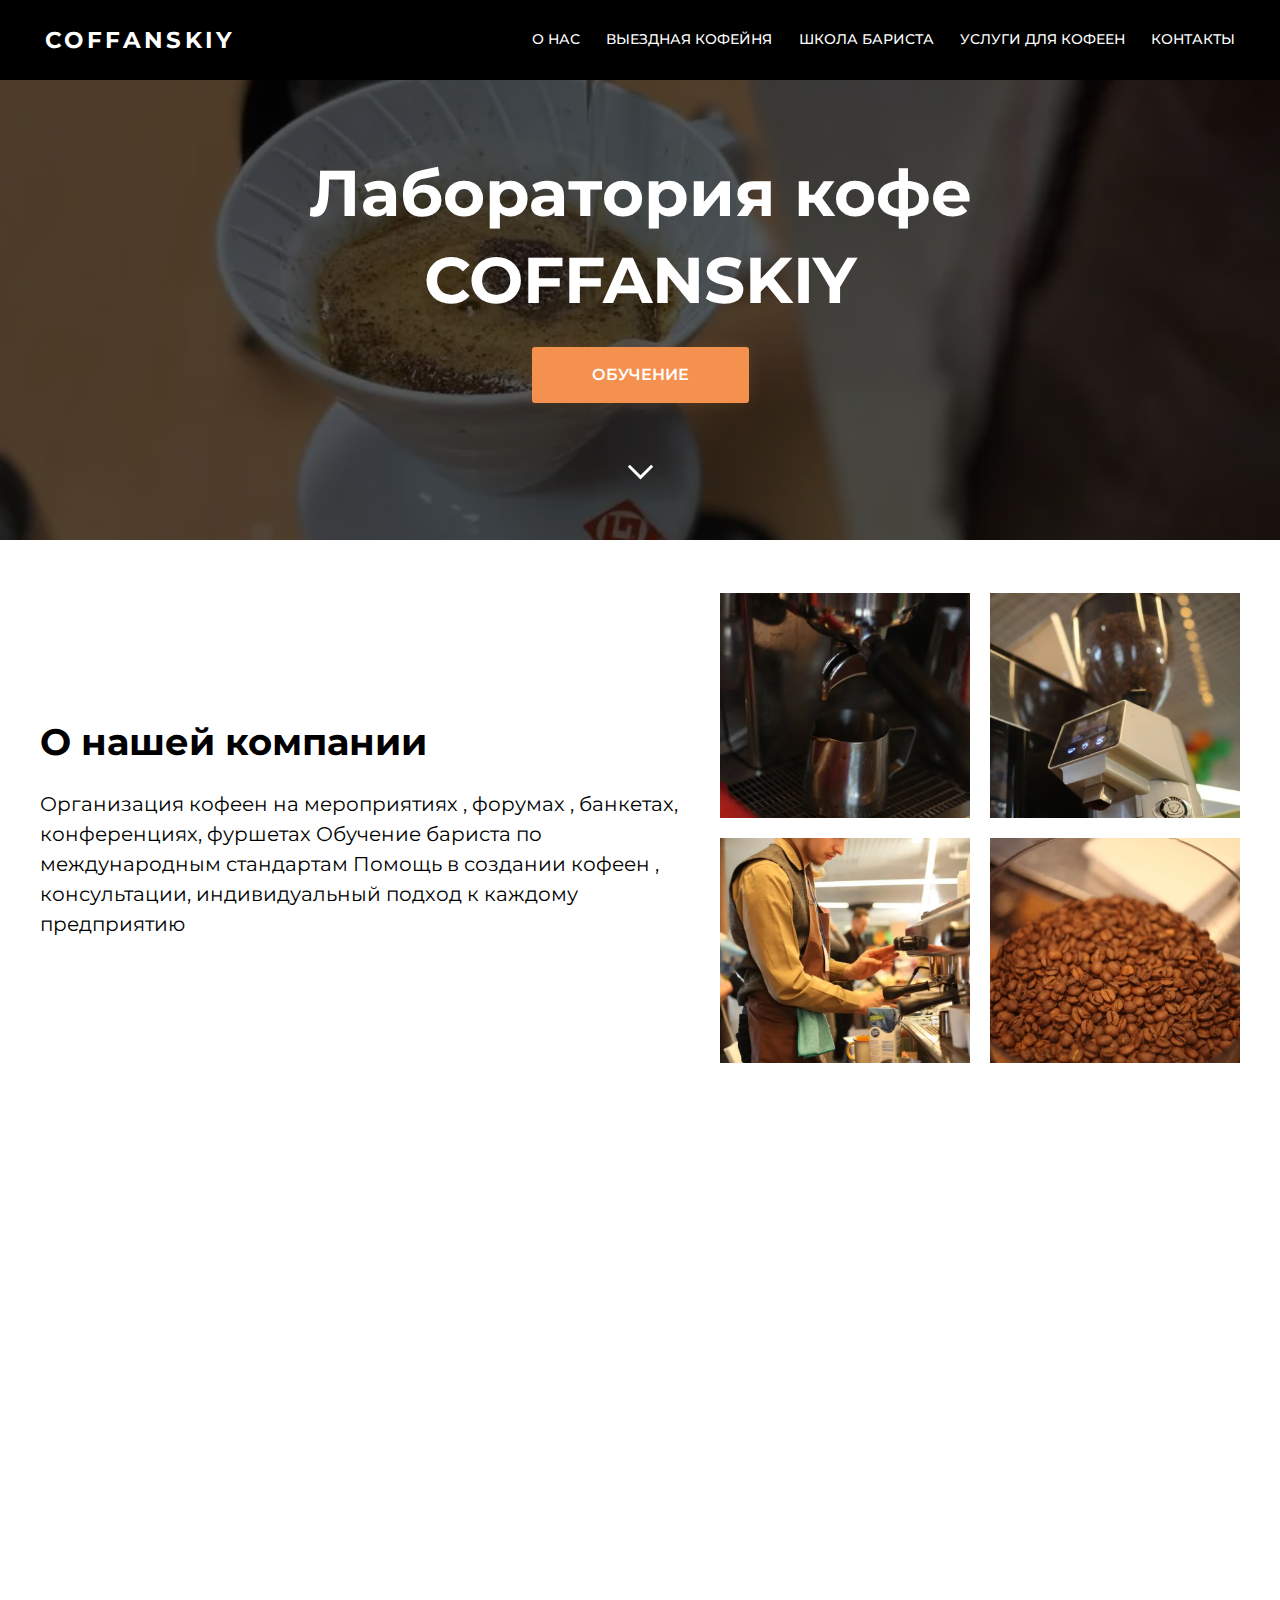
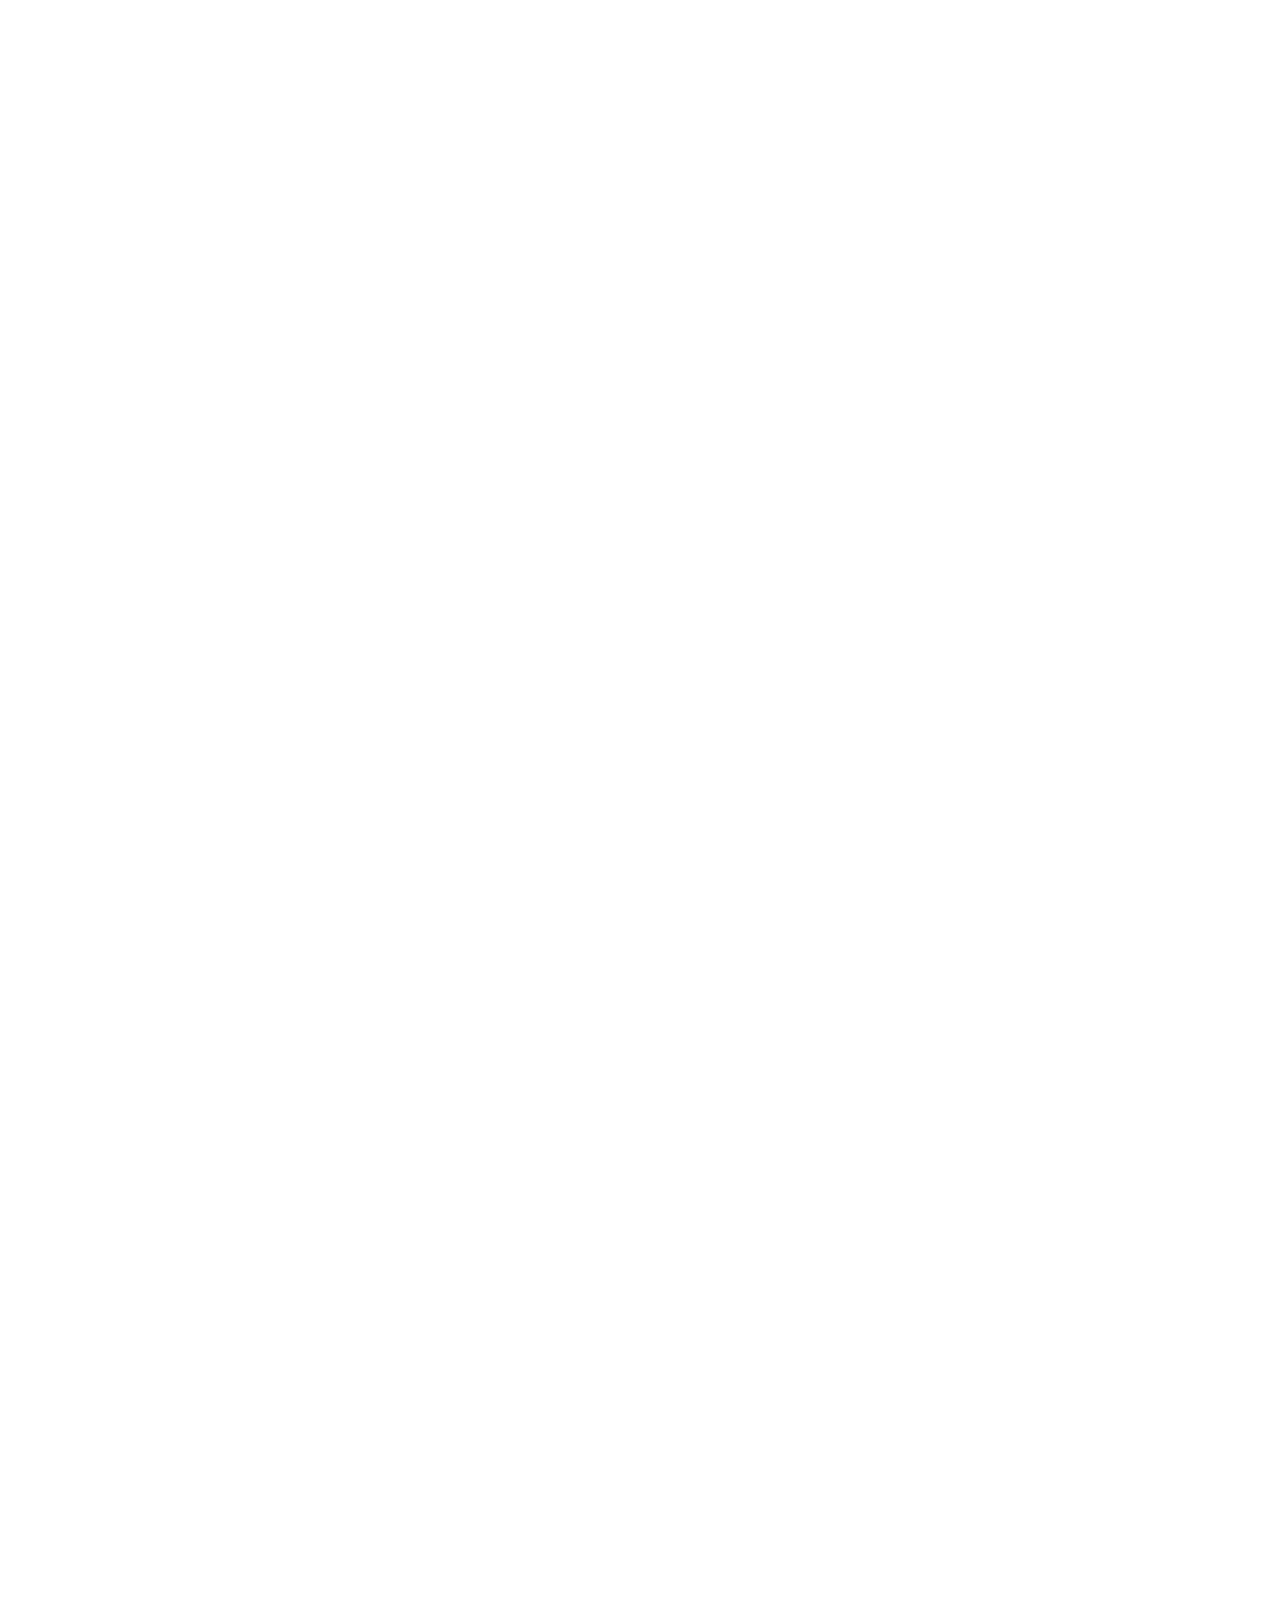
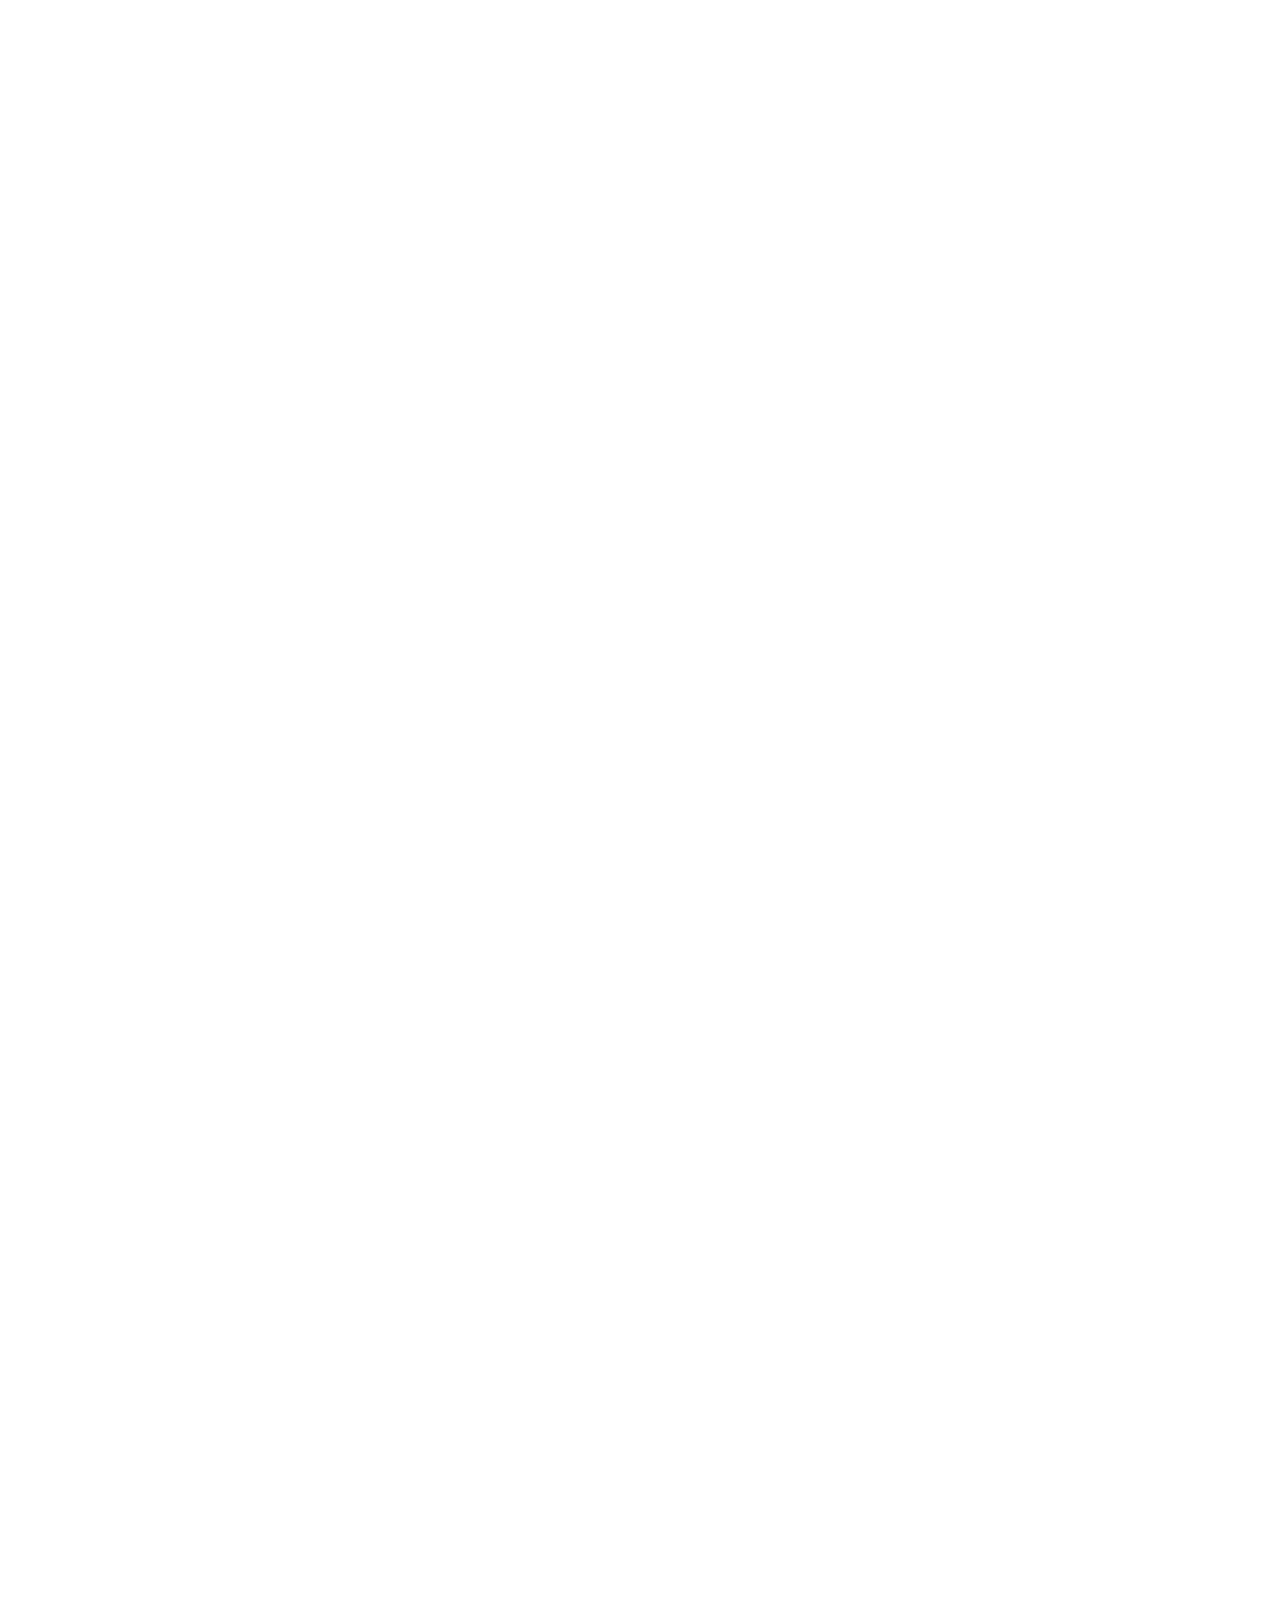
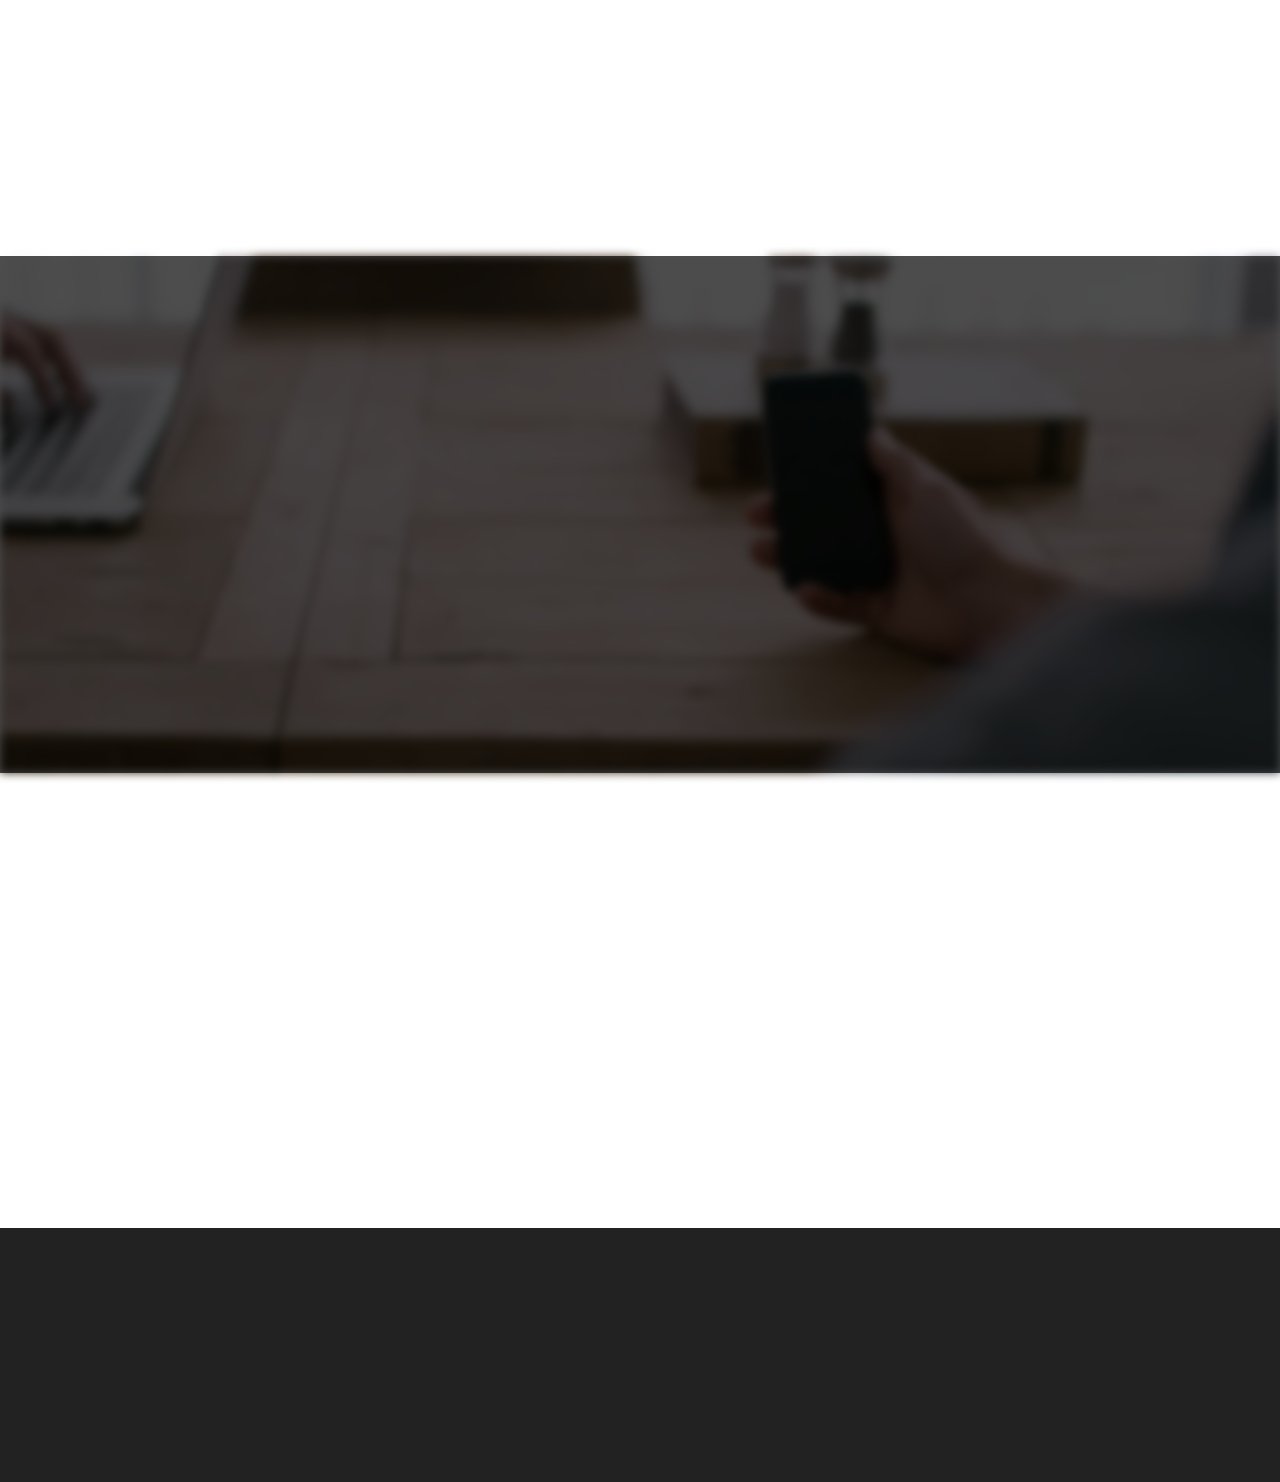
==== commit 5be245a7: "убирание скролла при анимации (2)" ====
--- a/index.html
+++ b/index.html
@@ -5,10 +5,10 @@
     <meta http-equiv="X-UA-Compatible" content="IE=edge">
     <meta name="viewport" content="width=device-width, initial-scale=1.0">
     <title>Coffanskiy</title>
-    <link rel="stylesheet" href="css/style.min.css?_v=20230130223600">
+    <link rel="stylesheet" href="css/style.min.css?_v=20230918190925">
     <link rel="preconnect" href="https://fonts.googleapis.com">
     <link rel="preconnect" href="https://fonts.gstatic.com" crossorigin>
-    <link href="https://fonts.googleapis.com/css2?family=Montserrat:wght@400;500;700&display=swap&_v=20230130223600" rel="stylesheet">
+    <link href="https://fonts.googleapis.com/css2?family=Montserrat:wght@400;500;700&display=swap&_v=20230918190925" rel="stylesheet">
 </head>
 
 <body>
@@ -538,6 +538,6 @@
     </div>
 </footer>
     </div>
-    <script src="js/app.min.js?_v=20230130223600"></script>
+    <script src="js/app.min.js?_v=20230918190925"></script>
 </body>
 </html>